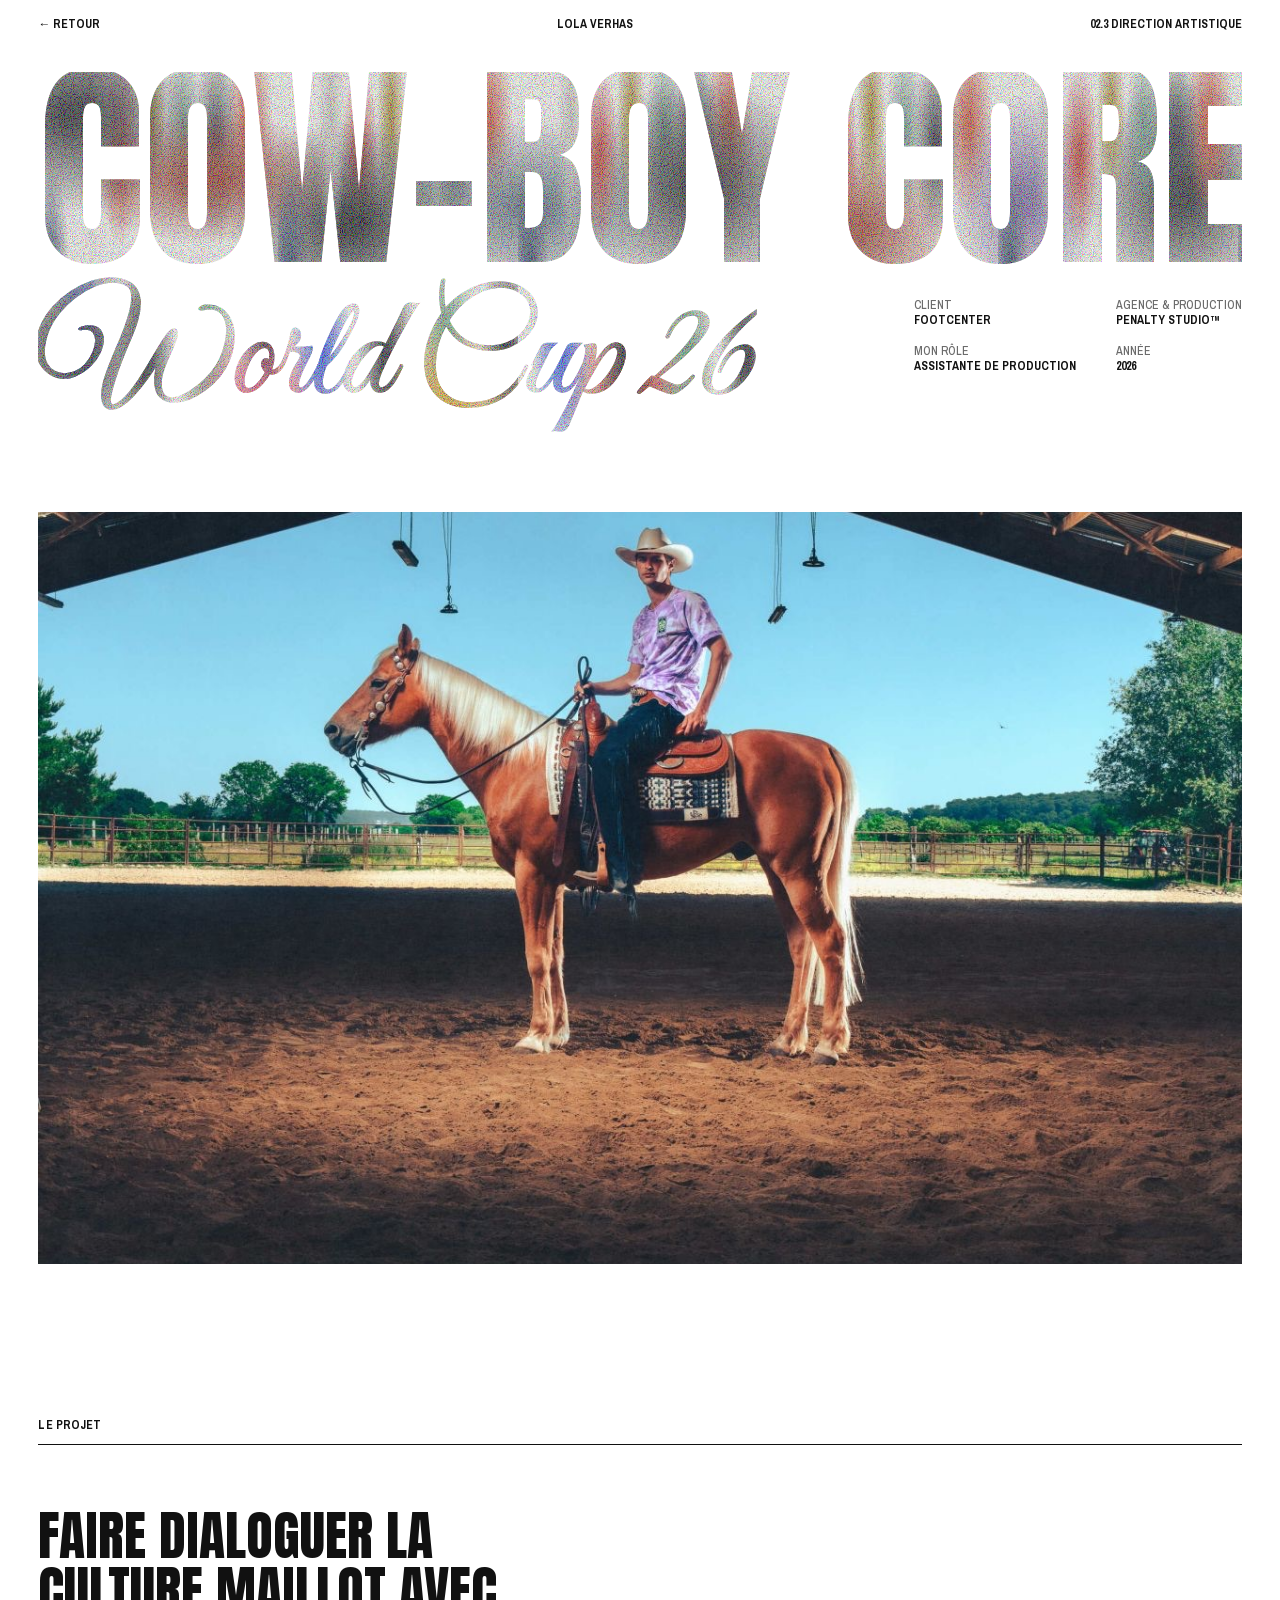
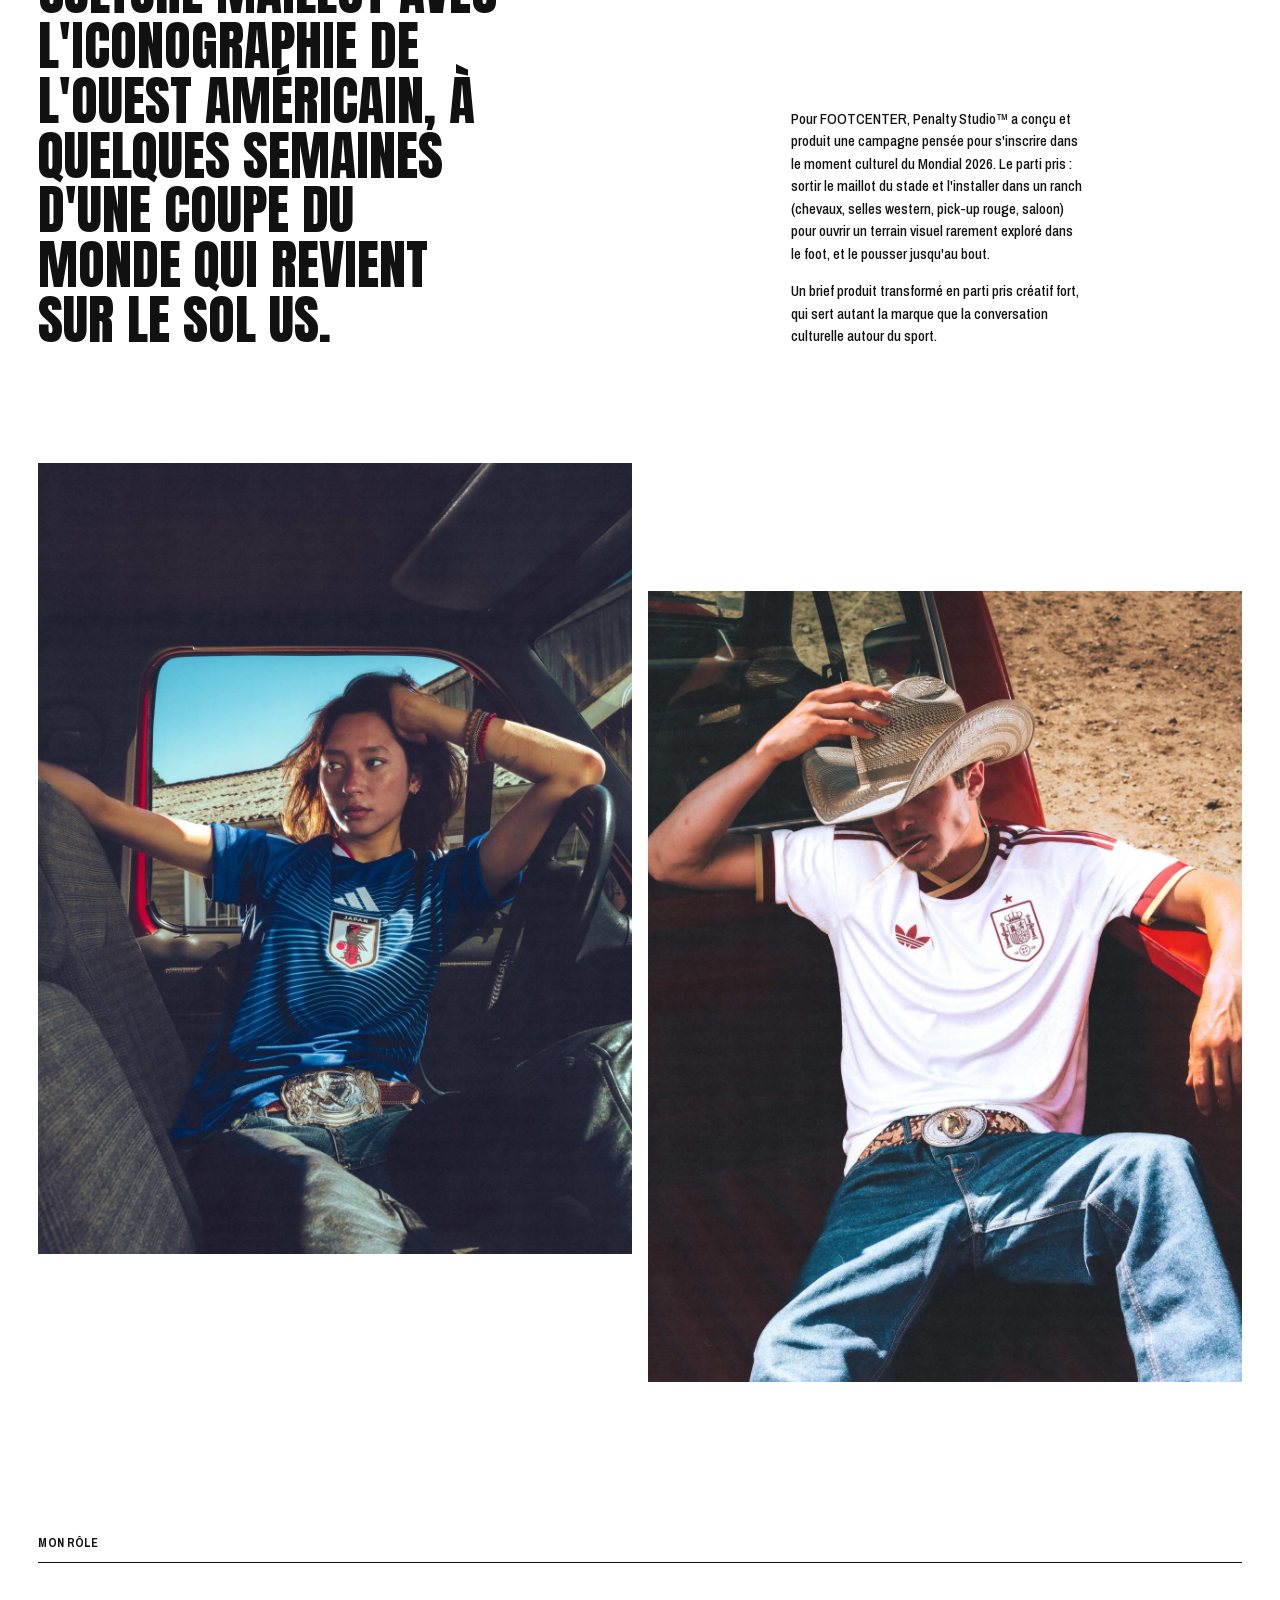
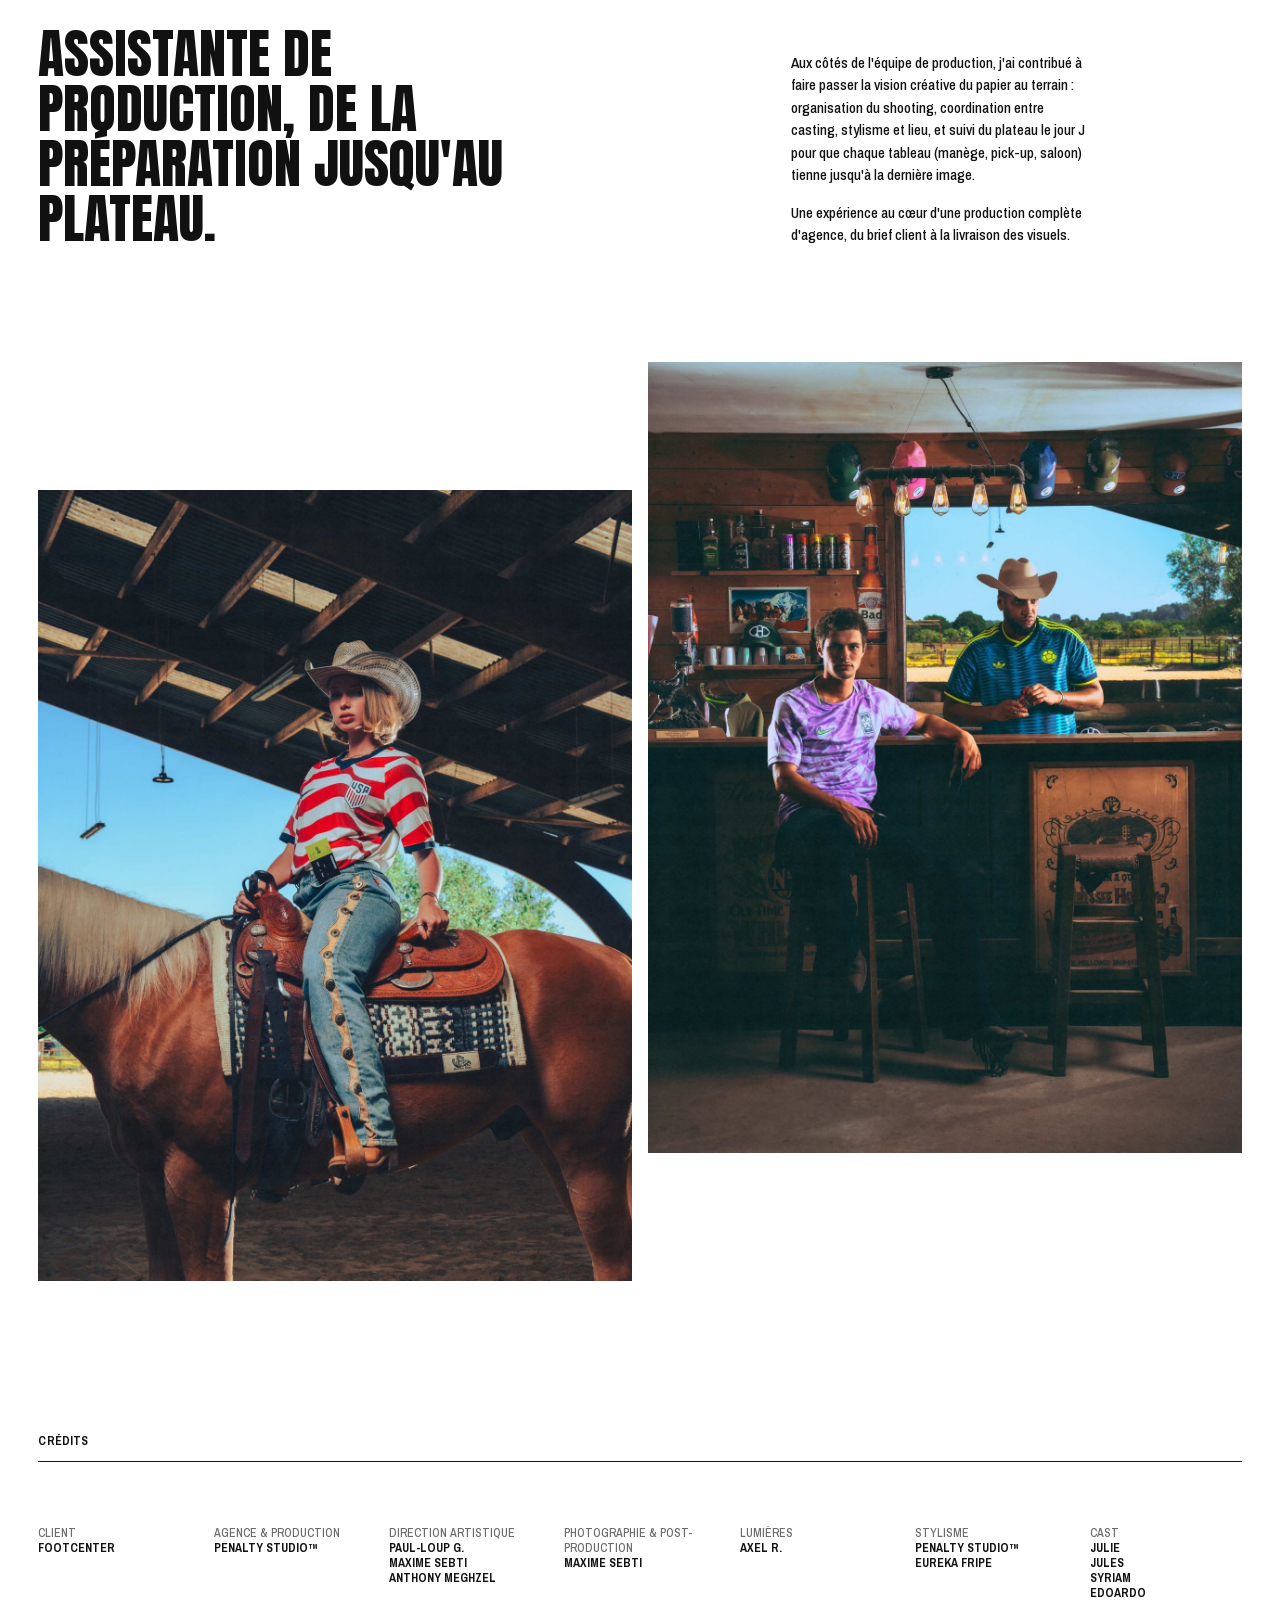
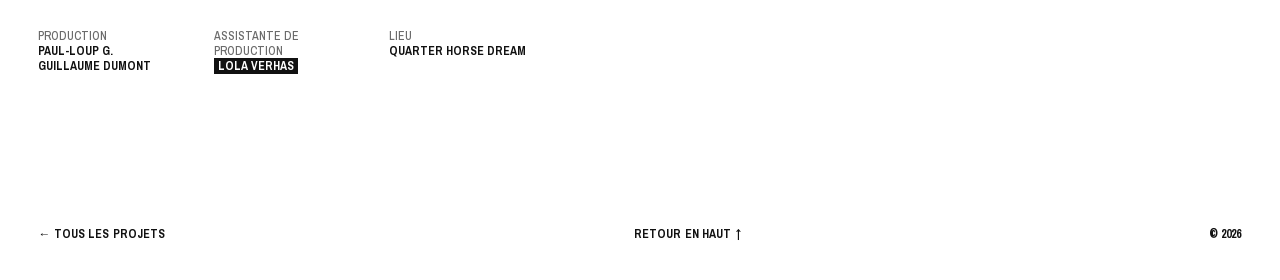
==== cowboy-core.html @ b506d09d "Ajoute le projet Cow-boy Core × World Cup 26 (page dédiée + carte en Direction artistique) Co-Author" ====
<!doctype html>
<html lang="fr">
<head>
<meta charset="utf-8">
<meta name="viewport" content="width=device-width, initial-scale=1">
<title>Cow-boy Core × World Cup 26 — Lola Verhas</title>
<meta name="description" content="Campagne FOOTCENTER par Penalty Studio™ : la culture maillot rencontre l'Ouest américain, avant la Coupe du Monde 2026.">
<link rel="stylesheet" href="style.css">
</head>
<body>

<nav class="topbar">
  <a href="index.html#da">← Retour</a>
  <a href="index.html">Lola Verhas</a>
  <span>02.3 Direction artistique</span>
</nav>

<header class="project-hero">
  <h1 class="big tex tex--a">Cow-boy Core</h1>
  <div class="project-hero__row">
    <p class="script script--sm tex tex--c" aria-hidden="true">World Cup 26</p>
    <dl class="facts">
      <div><dt>Client</dt><dd>Footcenter</dd></div>
      <div><dt>Agence &amp; production</dt><dd>Penalty Studio™</dd></div>
      <div><dt>Mon rôle</dt><dd>Assistante de production</dd></div>
      <div><dt>Année</dt><dd>2026</dd></div>
    </dl>
  </div>
</header>

<main>

<figure class="shot shot--wide">
  <img src="img/cowboy-core/01-ranch.jpg" alt="Cavalier en maillot de la Corée sur un cheval palomino, au centre d'un manège couvert, ciel bleu en fond">
</figure>

<section class="block project-text">
  <p class="label">Le projet</p>
  <div class="intro">
    <p class="intro__lead">Faire dialoguer la culture maillot avec l'iconographie de l'Ouest américain, à quelques semaines d'une Coupe du Monde qui revient sur le sol US.</p>
    <div class="intro__side prose">
      <p>Pour FOOTCENTER, Penalty Studio™ a conçu et produit une campagne pensée pour s'inscrire dans le moment culturel du Mondial 2026. Le parti pris : sortir le maillot du stade et l'installer dans un ranch (chevaux, selles western, pick-up rouge, saloon) pour ouvrir un terrain visuel rarement exploré dans le foot, et le pousser jusqu'au bout.</p>
      <p>Un brief produit transformé en parti pris créatif fort, qui sert autant la marque que la conversation culturelle autour du sport.</p>
    </div>
  </div>
</section>

<div class="gallery">
  <figure class="shot"><img src="img/cowboy-core/02-japon.jpg" alt="Jeune femme en maillot du Japon assise au volant d'un pick-up, un bras sur la tête" loading="lazy"></figure>
  <figure class="shot shot--offset"><img src="img/cowboy-core/03-espagne.jpg" alt="Homme en maillot blanc de l'Espagne adossé à un pick-up rouge, chapeau de paille sur les yeux" loading="lazy"></figure>
</div>

<section class="block project-text">
  <p class="label">Mon rôle</p>
  <div class="intro">
    <p class="intro__lead">Assistante de production, de la préparation jusqu'au plateau.</p>
    <div class="intro__side prose">
      <p>Aux côtés de l'équipe de production, j'ai contribué à faire passer la vision créative du papier au terrain : organisation du shooting, coordination entre casting, stylisme et lieu, et suivi du plateau le jour J pour que chaque tableau (manège, pick-up, saloon) tienne jusqu'à la dernière image.</p>
      <p>Une expérience au cœur d'une production complète d'agence, du brief client à la livraison des visuels.</p>
    </div>
  </div>
</section>

<div class="gallery">
  <figure class="shot shot--offset"><img src="img/cowboy-core/04-usa.jpg" alt="Jeune femme blonde en maillot des États-Unis et chapeau de cow-boy, à cheval sous la charpente du manège" loading="lazy"></figure>
  <figure class="shot"><img src="img/cowboy-core/05-saloon.jpg" alt="Deux hommes au comptoir d'un saloon, l'un en maillot de la Corée, l'autre en maillot de la Colombie et chapeau de cow-boy" loading="lazy"></figure>
</div>

<section class="block">
  <p class="label">Crédits</p>
  <dl class="credits">
    <div><dt>Client</dt><dd>Footcenter</dd></div>
    <div><dt>Agence &amp; production</dt><dd>Penalty Studio™</dd></div>
    <div><dt>Direction artistique</dt><dd>Paul-Loup G.<br>Maxime Sebti<br>Anthony Meghzel</dd></div>
    <div><dt>Photographie &amp; post-production</dt><dd>Maxime Sebti</dd></div>
    <div><dt>Lumières</dt><dd>Axel R.</dd></div>
    <div><dt>Stylisme</dt><dd>Penalty Studio™<br>Eureka Fripe</dd></div>
    <div><dt>Cast</dt><dd>Julie<br>Jules<br>Syriam<br>Edoardo</dd></div>
    <div><dt>Production</dt><dd>Paul-Loup G.<br>Guillaume Dumont</dd></div>
    <div class="me"><dt>Assistante de production</dt><dd>Lola Verhas</dd></div>
    <div><dt>Lieu</dt><dd>Quarter Horse Dream</dd></div>
  </dl>
</section>

</main>

<footer class="foot">
  <a href="index.html#da">← Tous les projets</a>
  <a href="#">Retour en haut ↑</a>
  <span>© 2026</span>
</footer>

<script src="script.js"></script>
</body>
</html>
---- style.css ----
/* =========================================================
   Lola Verhas — Portfolio
   Direction : affiche "Sundays Finest" — fond blanc pur,
   lettres nettes remplies d'une matière colorée + grain,
   petits textes condensés en capitales.
   ========================================================= */

@font-face { font-family: "Anton"; src: url(fonts/anton.woff2) format("woff2"); font-weight: 400; font-display: swap; }
@font-face { font-family: "Archivo Narrow"; src: url(fonts/archivo-narrow-500.woff) format("woff"); font-weight: 500; font-display: swap; }
@font-face { font-family: "Archivo Narrow"; src: url(fonts/archivo-narrow-700.woff) format("woff"); font-weight: 700; font-display: swap; }
@font-face { font-family: "Great Vibes"; src: url(fonts/great-vibes.woff2) format("woff2"); font-weight: 400; font-display: swap; }

:root {
  --white: #ffffff;
  --ink: #111111;
  --muted: #6b6b6b;
  --line: #e6e6e6;
  --gutter: clamp(16px, 3vw, 40px);

  --f-display: "Anton", "Impact", "Arial Narrow", sans-serif;
  --f-script: "Great Vibes", "Snell Roundhand", cursive;
  --f-small: "Archivo Narrow", "Arial Narrow", sans-serif;

  /* Grain coloré (bruit SVG) — reste net quelle que soit la taille du texte */
  --grain: url("data:image/svg+xml,%3Csvg xmlns='http://www.w3.org/2000/svg' width='240' height='240'%3E%3Cfilter id='n'%3E%3CfeTurbulence type='fractalNoise' baseFrequency='0.9' numOctaves='2' stitchTiles='stitch'/%3E%3CfeColorMatrix values='3.2 0 0 0 -1.1  0 3.2 0 0 -1.1  0 0 3.2 0 -1.1  0 0 0 0 0.38'/%3E%3C/filter%3E%3Crect width='100%25' height='100%25' filter='url(%23n)'/%3E%3C/svg%3E");
}

* { box-sizing: border-box; margin: 0; padding: 0; }

html { scroll-behavior: smooth; }
@media (prefers-reduced-motion: reduce) { html { scroll-behavior: auto; } }

body {
  background: var(--white);
  color: var(--ink);
  font-family: var(--f-small);
  font-weight: 500;
  -webkit-font-smoothing: antialiased;
  overflow-x: hidden;
}

a { color: inherit; text-decoration: none; }
ul { list-style: none; }

/* ---------------------------------------------------------
   Texture : dégradés flous + grain, découpés par la lettre.
   Les bords des lettres restent 100 % nets.
   --------------------------------------------------------- */
.tex {
  color: transparent;
  -webkit-background-clip: text;
  background-clip: text;
  background-color: #f3f1ed;
  background-repeat: repeat, no-repeat;
  background-size: 240px 240px, 100% 100%;
}

/* A — sombre / rouille / bleu ardoise (comme SUNDAYS) */
.tex--a {
  background-image:
    var(--grain),
    radial-gradient(ellipse 10% 51% at 3% 22%, #26262b 0%, #26262b 12%, #26262b00 100%),
    radial-gradient(ellipse 8% 40% at 5% 80%, #3c4a66 0%, #3c4a66 12%, #3c4a6600 100%),
    radial-gradient(ellipse 11% 35% at 14% 55%, #8f3a2c 0%, #8f3a2c 12%, #8f3a2c00 100%),
    radial-gradient(ellipse 6% 61% at 22% 20%, #c9c6c0 0%, #c9c6c0 12%, #c9c6c000 100%),
    radial-gradient(ellipse 10% 54% at 26% 78%, #1f2024 0%, #1f2024 12%, #1f202400 100%),
    radial-gradient(ellipse 8% 38% at 34% 35%, #b8433a 0%, #b8433a 12%, #b8433a00 100%),
    radial-gradient(ellipse 11% 46% at 41% 70%, #5f6f7c 0%, #5f6f7c 12%, #5f6f7c00 100%),
    radial-gradient(ellipse 6% 40% at 47% 18%, #a58a3c 0%, #a58a3c 12%, #a58a3c00 100%),
    radial-gradient(ellipse 10% 57% at 55% 60%, #2b2a2e 0%, #2b2a2e 12%, #2b2a2e00 100%),
    radial-gradient(ellipse 8% 35% at 61% 25%, #6e8f86 0%, #6e8f86 12%, #6e8f8600 100%),
    radial-gradient(ellipse 8% 49% at 68% 82%, #9c4a3a 0%, #9c4a3a 12%, #9c4a3a00 100%),
    radial-gradient(ellipse 10% 40% at 74% 30%, #34363d 0%, #34363d 12%, #34363d00 100%),
    radial-gradient(ellipse 6% 54% at 82% 66%, #7a6a9a 0%, #7a6a9a 12%, #7a6a9a00 100%),
    radial-gradient(ellipse 10% 40% at 88% 22%, #c2553f 0%, #c2553f 12%, #c2553f00 100%),
    radial-gradient(ellipse 8% 59% at 95% 62%, #23252a 0%, #23252a 12%, #23252a00 100%);
}

/* B — plus lumineux : beaucoup de blanc, touches de couleur */
.tex--b {
  background-image:
    var(--grain),
    radial-gradient(ellipse 11% 54% at 6% 40%, #2c2d33 0%, #2c2d33 12%, #2c2d3300 100%),
    radial-gradient(ellipse 10% 40% at 15% 75%, #b24a3c 0%, #b24a3c 12%, #b24a3c00 100%),
    radial-gradient(ellipse 12% 49% at 27% 30%, #5b7690 0%, #5b7690 12%, #5b769000 100%),
    radial-gradient(ellipse 8% 38% at 38% 80%, #c9a44a 0%, #c9a44a 12%, #c9a44a00 100%),
    radial-gradient(ellipse 11% 54% at 50% 45%, #2a2b30 0%, #2a2b30 12%, #2a2b3000 100%),
    radial-gradient(ellipse 10% 40% at 62% 25%, #7e9a8c 0%, #7e9a8c 12%, #7e9a8c00 100%),
    radial-gradient(ellipse 8% 46% at 71% 70%, #8b3b33 0%, #8b3b33 12%, #8b3b3300 100%),
    radial-gradient(ellipse 11% 49% at 83% 35%, #3e4f6a 0%, #3e4f6a 12%, #3e4f6a00 100%),
    radial-gradient(ellipse 10% 54% at 94% 70%, #1f2023 0%, #1f2023 12%, #1f202300 100%);
}

/* C — variante pastel (clin d'œil aux affiches floues) */
.tex--c {
  background-image:
    var(--grain),
    radial-gradient(ellipse 12% 57% at 5% 45%, #2b2c31 0%, #2b2c31 12%, #2b2c3100 100%),
    radial-gradient(ellipse 12% 49% at 18% 30%, #3b5bdb 0%, #3b5bdb 12%, #3b5bdb00 100%),
    radial-gradient(ellipse 11% 46% at 31% 75%, #e0607e 0%, #e0607e 12%, #e0607e00 100%),
    radial-gradient(ellipse 12% 54% at 45% 35%, #2a2b2f 0%, #2a2b2f 12%, #2a2b2f00 100%),
    radial-gradient(ellipse 11% 40% at 57% 70%, #d9a441 0%, #d9a441 12%, #d9a44100 100%),
    radial-gradient(ellipse 12% 49% at 70% 30%, #6f9b7d 0%, #6f9b7d 12%, #6f9b7d00 100%),
    radial-gradient(ellipse 11% 54% at 83% 68%, #b8433a 0%, #b8433a 12%, #b8433a00 100%),
    radial-gradient(ellipse 11% 49% at 95% 35%, #26272c 0%, #26272c 12%, #26272c00 100%);
}

/* ---------------------------------------------------------
   Typo
   --------------------------------------------------------- */
.big {
  font-family: var(--f-display);
  font-weight: 400;
  text-transform: uppercase;
  line-height: .86;
  letter-spacing: -.005em;
  white-space: nowrap;
  font-size: 21vw;           /* ajusté en JS pour remplir la largeur */
}

.mid {
  font-family: var(--f-display);
  font-weight: 400;
  text-transform: uppercase;
  line-height: .9;
  font-size: clamp(48px, 9.5vw, 150px);
}

.script {
  font-family: var(--f-script);
  font-weight: 400;
  line-height: 1.1;
  white-space: nowrap;
  font-size: 21vw;
  -webkit-text-stroke: .012em transparent;   /* épaissit le trait pour que la matière se voie */
}

/* petits textes "affiche" */
.label,
.poster__info,
.cat__meta,
.card__cap,
.contact__info,
.foot {
  font-family: var(--f-small);
  font-weight: 700;
  text-transform: uppercase;
  font-size: 12px;
  line-height: 1.2;
  letter-spacing: .01em;
}

/* ---------------------------------------------------------
   HERO / affiche
   --------------------------------------------------------- */
.poster {
  position: relative;
  min-height: 100vh;
  min-height: 100svh;
  display: flex;
  flex-direction: column;
  justify-content: space-between;
  padding: var(--gutter) 0 0;
  overflow: hidden;
}

.poster .big {
  padding: 0 var(--gutter);
}

.poster__info {
  display: flex;
  gap: clamp(24px, 3vw, 40px);
  margin: clamp(48px, 12vh, 140px) 0 0 38%;
}
.poster__info .col { display: flex; flex-direction: column; gap: 14px; }
.poster__info li.sub { padding-left: 0; }
.poster__info a { transition: opacity .2s; }
.poster__info a:hover { opacity: .45; }

.poster .script {
  margin: -2vw 0 0 -3vw;
  line-height: 1.25;
  padding-bottom: 2vw;
}

/* ---------------------------------------------------------
   Sections
   --------------------------------------------------------- */
.block {
  padding: clamp(80px, 12vw, 160px) var(--gutter) 0;
}

.label {
  display: flex;
  gap: 8px;
  padding-bottom: 12px;
  border-bottom: 1px solid var(--ink);
  margin-bottom: clamp(32px, 5vw, 64px);
}

.intro {
  display: grid;
  grid-template-columns: 1fr;
  gap: 32px;
}
.intro__lead {
  font-family: var(--f-display);
  text-transform: uppercase;
  font-weight: 400;
  font-size: clamp(28px, 4.2vw, 64px);
  line-height: 1.02;
  max-width: 18ch;
}
.intro__side {
  font-size: 15px;
  line-height: 1.5;
  max-width: 42ch;
  color: var(--muted);
}
@media (min-width: 900px) {
  .intro { grid-template-columns: 1.6fr 1fr; align-items: end; }
}

/* catégories */
.cat + .cat { margin-top: clamp(80px, 10vw, 140px); }

.cat__head {
  display: flex;
  align-items: flex-end;
  justify-content: space-between;
  gap: 24px;
  margin-bottom: 24px;
}
.cat__meta { text-align: right; flex-shrink: 0; }

.grid {
  display: grid;
  grid-template-columns: repeat(2, 1fr);
  gap: 28px 16px;
}
@media (min-width: 1000px) { .grid { grid-template-columns: repeat(3, 1fr); } }

/* cartes projet — visuels provisoires pastel flous + grain */
.card { display: block; }
.card__img {
  position: relative;
  aspect-ratio: 4 / 5;
  background: #f1f0ee;
  overflow: hidden;
}
.card__img::before {
  content: "";
  position: absolute;
  inset: -10%;
  filter: blur(22px);
  transition: transform .8s cubic-bezier(.2,.7,.2,1);
}
.card__img::after {
  content: "";
  position: absolute;
  inset: 0;
  background: var(--grain);
  background-size: 240px 240px;
  opacity: .35;
  mix-blend-mode: multiply;
}
.card:hover .card__img::before { transform: scale(1.08) rotate(2deg); }

/* carte avec vraie photo */
.card__img--photo::before,
.card__img--photo::after { display: none; }
.card__img img {
  position: absolute;
  inset: 0;
  width: 100%;
  height: 100%;
  object-fit: cover;
  transition: transform .8s cubic-bezier(.2,.7,.2,1);
}
.card:hover .card__img img { transform: scale(1.04); }

.card__cap {
  display: flex;
  justify-content: space-between;
  margin-top: 10px;
}
.card__title {
  font-size: 15px;
  margin-top: 4px;
}

.v1::before { background:
  radial-gradient(circle at 50% 45%, #0000 22%, #3553d6 30%, #0000 42%),
  radial-gradient(circle at 50% 62%, #0000 20%, #6f86ee 28%, #0000 40%); }
.v2::before { background:
  radial-gradient(ellipse 32% 30% at 30% 35%, #f07aa0, #0000),
  radial-gradient(ellipse 36% 35% at 70% 60%, #f4b36a, #0000),
  radial-gradient(ellipse 28% 30% at 45% 80%, #9ad0b0, #0000); }
.v3::before { background:
  radial-gradient(ellipse 24% 45% at 45% 45%, #8f93c9, #0000),
  radial-gradient(ellipse 20% 35% at 62% 30%, #c6c9ee, #0000),
  radial-gradient(ellipse 24% 25% at 40% 75%, #d97a9b, #0000); }
.v4::before { background:
  radial-gradient(ellipse 40% 40% at 50% 30%, #f28a4b, #0000),
  radial-gradient(ellipse 40% 40% at 40% 70%, #8ec9df, #0000),
  radial-gradient(ellipse 24% 30% at 75% 55%, #f6d36b, #0000); }
.v5::before { background:
  radial-gradient(ellipse 14% 45% at 20% 50%, #d9544f, #0000),
  radial-gradient(ellipse 14% 45% at 40% 50%, #6c7fd8, #0000),
  radial-gradient(ellipse 14% 45% at 60% 50%, #2b2b2f, #0000),
  radial-gradient(ellipse 14% 45% at 80% 50%, #7fb0e0, #0000); }
.v6::before { background:
  radial-gradient(ellipse 36% 35% at 50% 55%, #b2d38c, #0000),
  radial-gradient(ellipse 24% 30% at 35% 35%, #e04e5a, #0000),
  radial-gradient(ellipse 24% 30% at 68% 35%, #e04e5a, #0000); }
.v7::before { background:
  radial-gradient(ellipse 32% 50% at 45% 50%, #1e7f5c, #0000),
  radial-gradient(ellipse 24% 30% at 60% 35%, #f06c8a, #0000),
  radial-gradient(ellipse 20% 25% at 35% 70%, #f2d15c, #0000); }
.v8::before { background:
  radial-gradient(ellipse 40% 45% at 50% 50%, #cfe6f5, #0000),
  radial-gradient(ellipse 28% 30% at 40% 40%, #7a9bd6, #0000),
  radial-gradient(ellipse 20% 25% at 62% 65%, #e8a4c4, #0000); }
.v9::before { background:
  radial-gradient(ellipse 36% 40% at 40% 40%, #e9965b, #0000),
  radial-gradient(ellipse 32% 45% at 62% 62%, #a74b77, #0000),
  radial-gradient(ellipse 20% 25% at 30% 75%, #3d4fb8, #0000); }

/* contact */
.contact .big { margin-left: -.02em; }
.contact__info {
  display: flex;
  flex-wrap: wrap;
  gap: 24px 56px;
  margin: 40px 0 0 38%;
}
.contact__info a { font-size: 15px; transition: opacity .2s; }
.contact__info a:hover { opacity: .45; }

/* footer */
.foot {
  display: flex;
  justify-content: space-between;
  gap: 16px;
  padding: clamp(80px, 12vw, 160px) var(--gutter) var(--gutter);
}

/* ---------------------------------------------------------
   Mobile
   --------------------------------------------------------- */
@media (max-width: 700px) {
  .poster { min-height: 0; padding-top: 20px; }
  .poster__info,
  .contact__info { margin-left: 0; }
  .poster__info { padding: 0 var(--gutter); margin-top: 40px; margin-bottom: 24px; }
  .contact__info { flex-direction: column; }
  .cat__head { flex-direction: column; align-items: flex-start; }
  .cat__meta { text-align: left; }
  .poster .script { font-size: 30vw; margin-left: -4vw; }
}

/* ---------------------------------------------------------
   Page projet
   --------------------------------------------------------- */
.topbar {
  display: flex;
  justify-content: space-between;
  gap: 16px;
  padding: 16px var(--gutter);
  font-family: var(--f-small);
  font-weight: 700;
  text-transform: uppercase;
  font-size: 12px;
}
.topbar a:hover { opacity: .45; }

.project-hero { padding: 24px var(--gutter) 0; overflow: hidden; }
.project-hero__row {
  display: flex;
  align-items: flex-start;
  justify-content: space-between;
  gap: 24px;
  margin-top: 8px;
}
.script--sm { font-size: clamp(64px, 11vw, 190px); line-height: 1.25; }

.facts, .credits {
  font-family: var(--f-small);
  text-transform: uppercase;
  font-size: 12px;
  line-height: 1.25;
}
.facts {
  display: grid;
  grid-template-columns: repeat(2, auto);
  gap: 16px 40px;
  padding-top: 2vw;
  flex-shrink: 0;
}
.facts dt, .credits dt { font-weight: 500; color: var(--muted); }
.facts dd, .credits dd { font-weight: 700; }

.shot { margin: 0; }
.shot img { display: block; width: 100%; height: auto; }
.shot--wide {
  margin: clamp(32px, 5vw, 64px) var(--gutter) 0;
}
.shot--wide img { aspect-ratio: 16 / 10; object-fit: cover; object-position: 50% 55%; }

.gallery {
  display: grid;
  grid-template-columns: repeat(2, 1fr);
  gap: 16px;
  padding: clamp(64px, 9vw, 120px) var(--gutter) 0;
  align-items: start;
}
.shot--offset { margin-top: clamp(40px, 10vw, 160px); }

.prose p + p { margin-top: 1em; }
.project-text .intro__side { color: var(--ink); }

.credits {
  display: grid;
  grid-template-columns: repeat(auto-fill, minmax(150px, 1fr));
  gap: 28px 24px;
}
.credits .me dd {
  display: inline;
  background: var(--ink);
  color: var(--white);
  padding: 0 4px;
}

@media (max-width: 700px) {
  .topbar span { display: none; }
  .project-hero__row { flex-direction: column; }
  .facts { padding-top: 0; }
  .shot--wide img { aspect-ratio: 4 / 5; }
  .gallery { gap: 10px; }
}
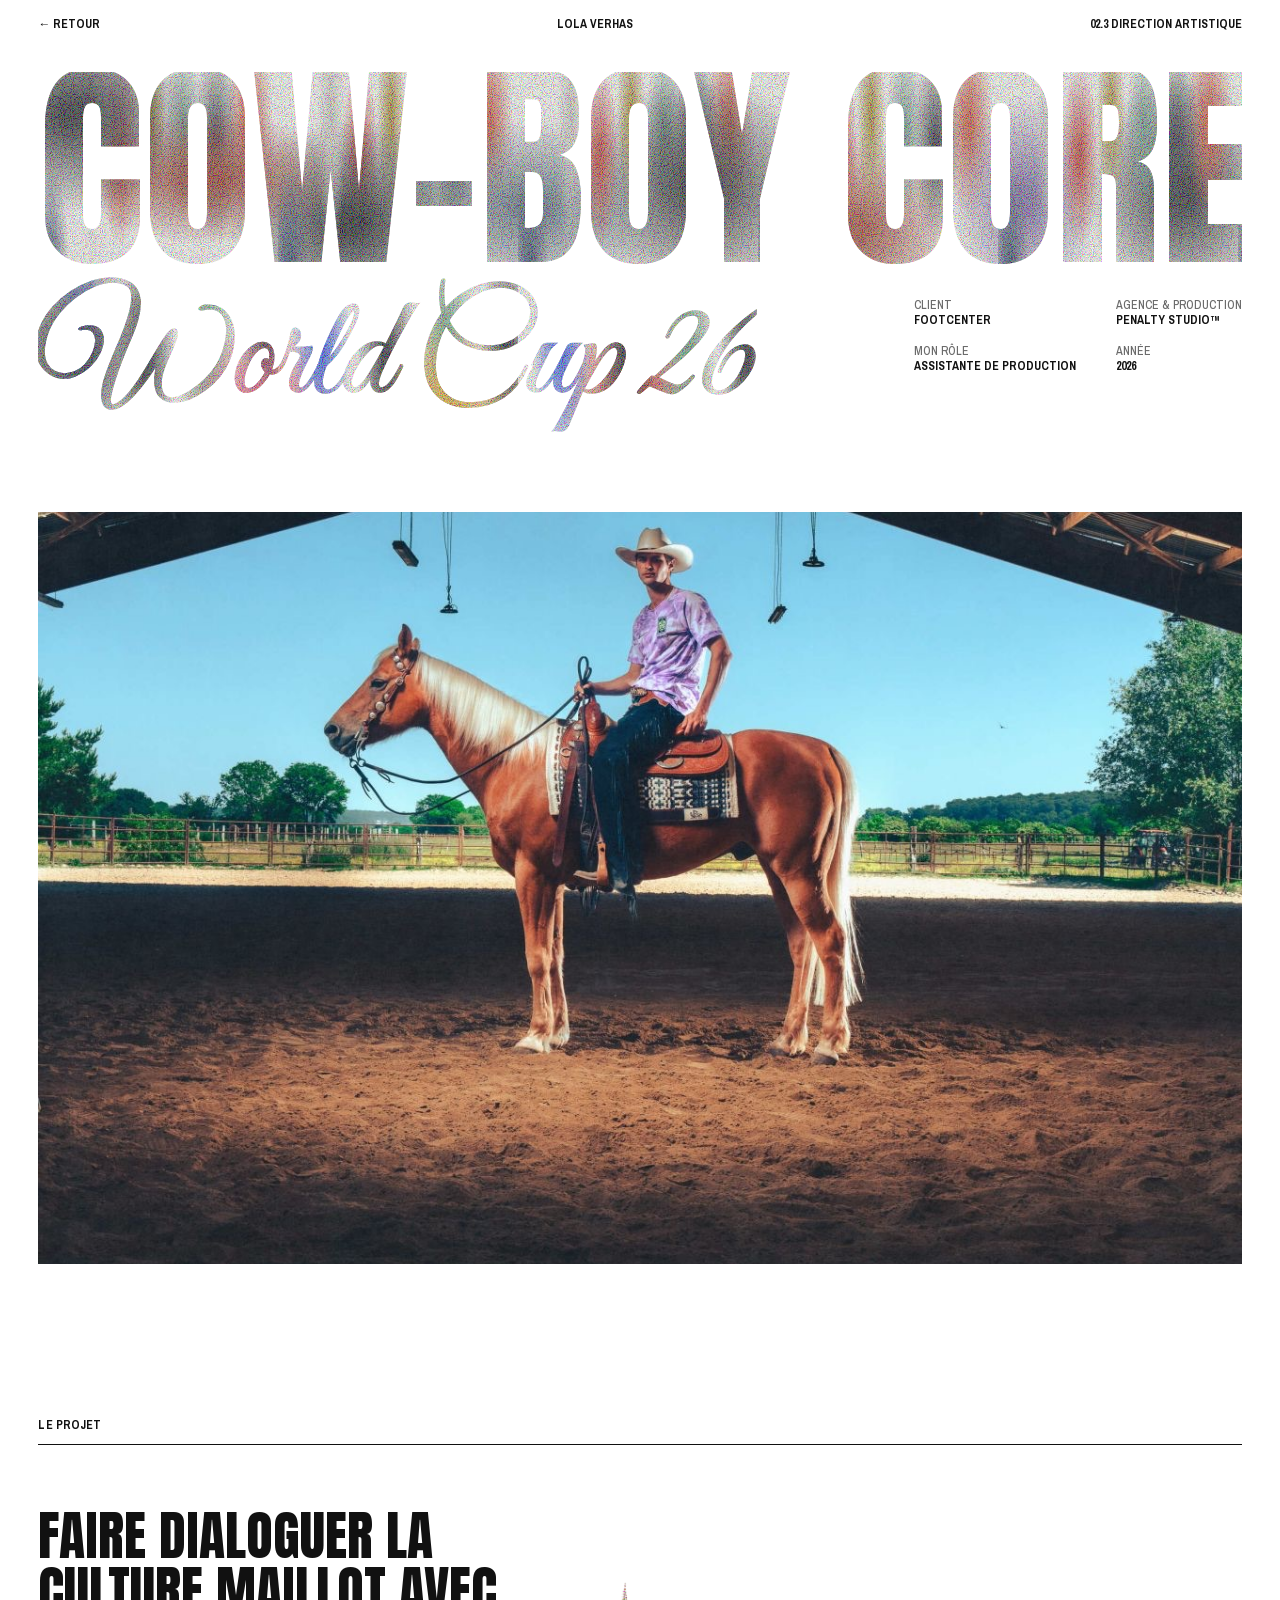
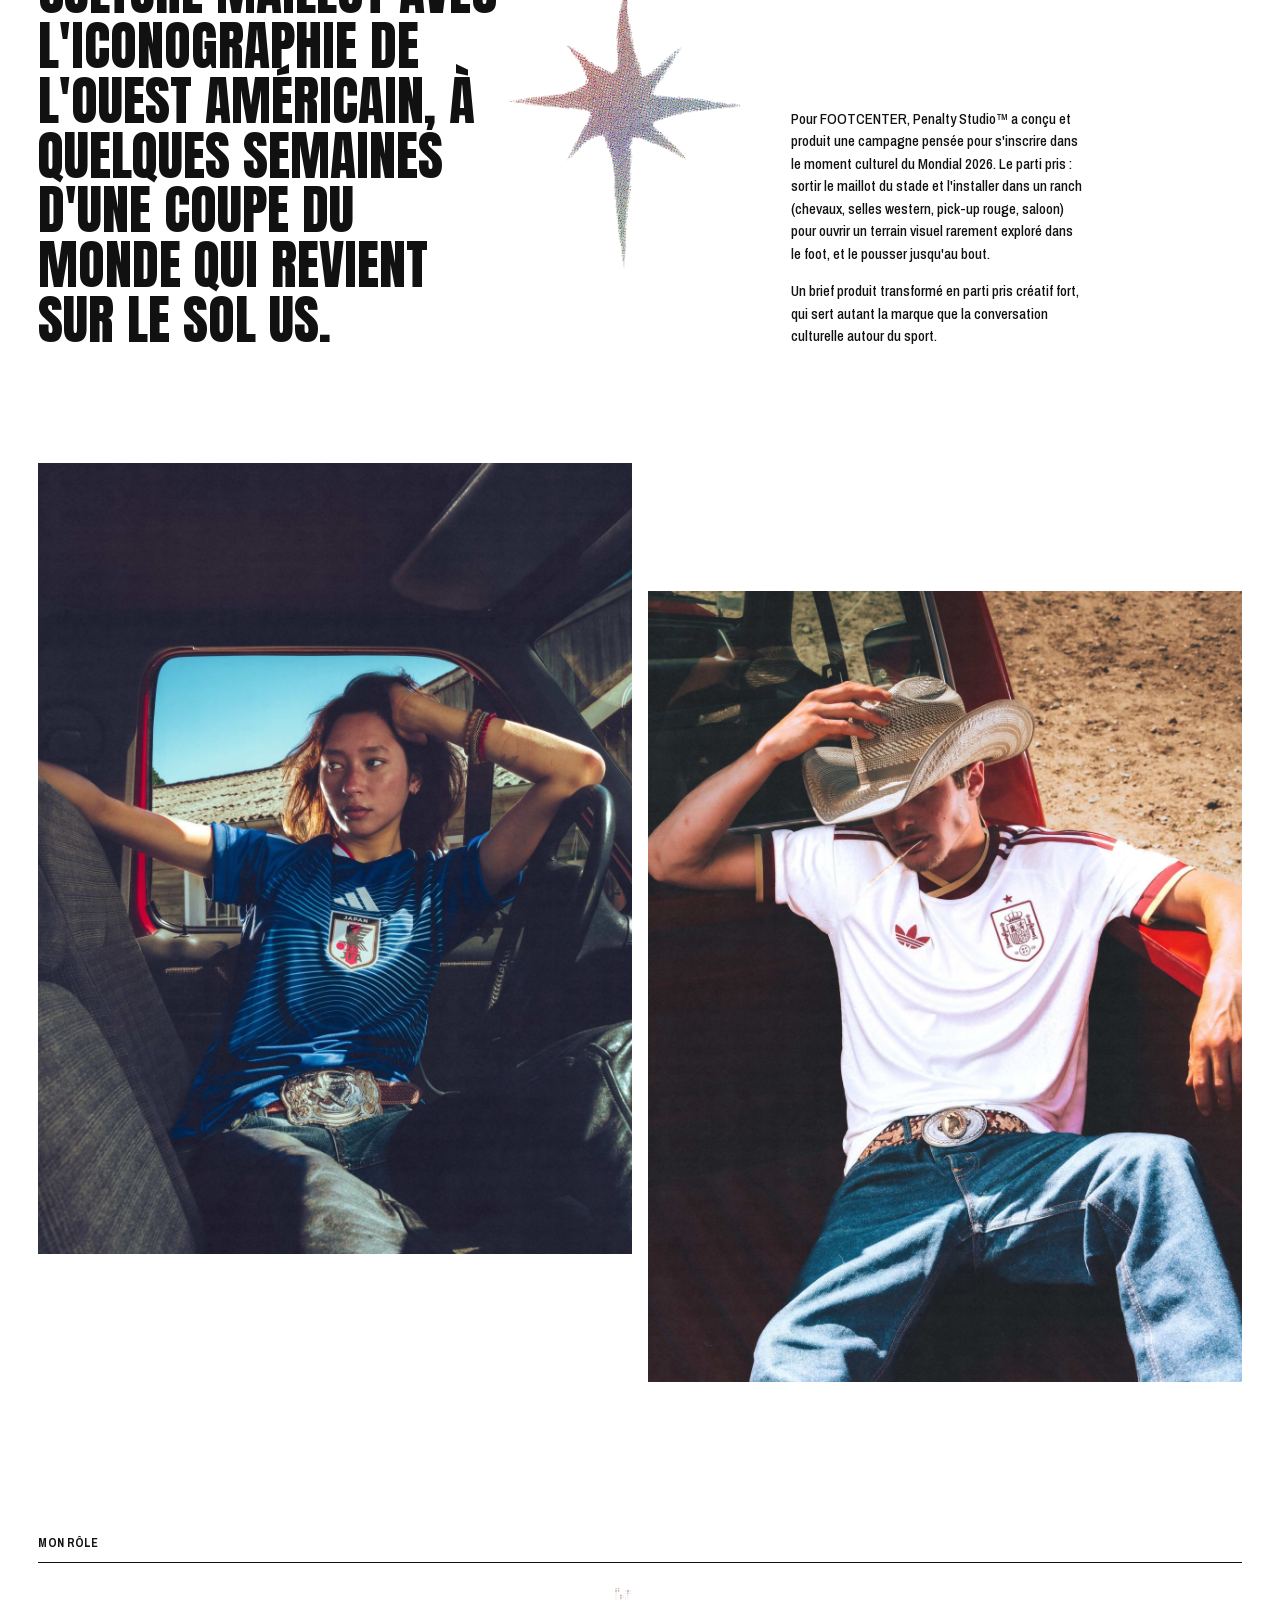
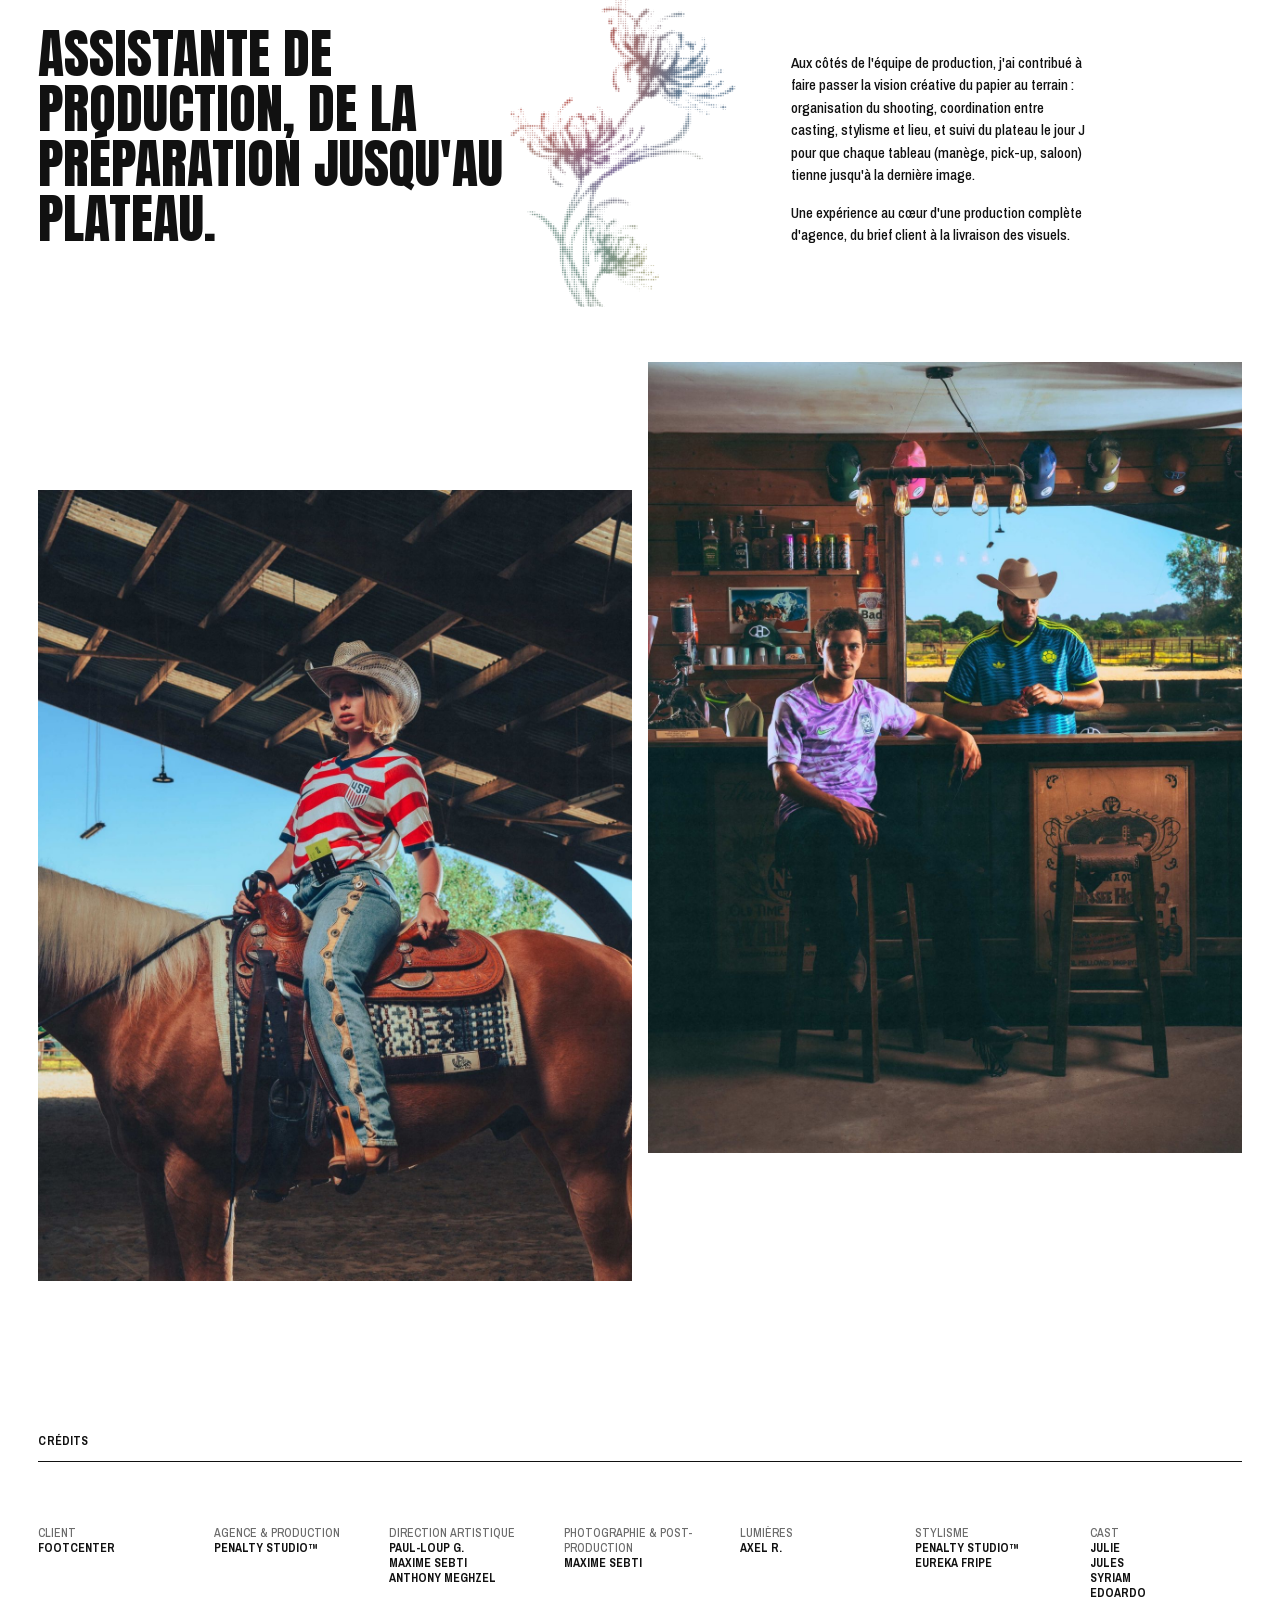
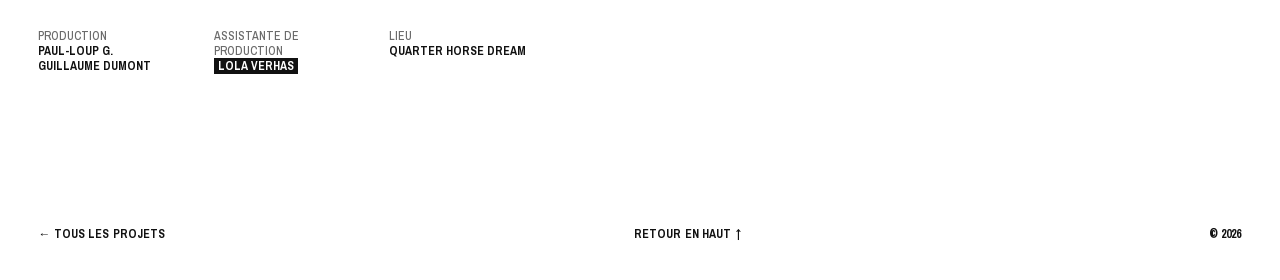
==== commit 74d20da1: "Ajoute les dessins (fleur, étoile, yeux) en pochoirs colorés dans les espaces vides Co-Authored-By: " ====
--- a/cowboy-core.html
+++ b/cowboy-core.html
@@ -35,6 +35,7 @@
 </figure>
 
 <section class="block project-text">
+  <span class="deco deco--etoile deco--mid" aria-hidden="true"></span>
   <p class="label">Le projet</p>
   <div class="intro">
     <p class="intro__lead">Faire dialoguer la culture maillot avec l'iconographie de l'Ouest américain, à quelques semaines d'une Coupe du Monde qui revient sur le sol US.</p>
@@ -51,6 +52,7 @@
 </div>
 
 <section class="block project-text">
+  <span class="deco deco--fleur deco--mid" aria-hidden="true"></span>
   <p class="label">Mon rôle</p>
   <div class="intro">
     <p class="intro__lead">Assistante de production, de la préparation jusqu'au plateau.</p>
--- a/style.css
+++ b/style.css
@@ -415,6 +415,7 @@
   padding: clamp(64px, 9vw, 120px) var(--gutter) 0;
   align-items: start;
 }
+.shot--top img { object-position: 50% 32%; }
 .shot--offset { margin-top: clamp(40px, 10vw, 160px); }
 
 .prose p + p { margin-top: 1em; }
@@ -439,3 +440,99 @@
   .shot--wide img { aspect-ratio: 4 / 5; }
   .gallery { gap: 10px; }
 }
+.shot--mid img { object-position: 50% 58%; }
+.credits mark,
+.credits .me dd {
+  background: var(--ink);
+  color: var(--white);
+  padding: 0 4px;
+}
+@media (min-width: 1000px) { .grid--2 { grid-template-columns: repeat(2, 1fr); } }
+.shot--solo {
+  max-width: 760px;
+  margin: clamp(64px, 9vw, 120px) auto 0;
+  padding: 0 var(--gutter);
+}
+.shot--run img { object-position: 50% 48%; }
+/* Direction artistique : premier projet mis en avant sur toute la largeur */
+@media (min-width: 1000px) {
+  .grid--2 .card:first-child { grid-column: 1 / -1; }
+  .grid--2 .card:first-child .card__img { aspect-ratio: 16 / 8; }
+  .grid--2 .card:first-child .card__img img { object-position: 50% 45%; }
+}
+.shot--factory img { object-position: 50% 30%; }
+/* le grand "Portfolio" ne doit jamais bloquer les clics du sommaire */
+.poster .script { pointer-events: none; }
+.poster__info { position: relative; z-index: 1; }
+/* Présentation : colonnes profil */
+.profile { margin-top: clamp(48px, 6vw, 80px); padding-top: 20px; border-top: 1px solid var(--line); }
+.profile dd { line-height: 1.45; }
+@media (min-width: 1000px) {
+  .profile { grid-template-columns: 1.3fr 2.2fr 1fr 1fr 1.3fr; }
+}
+.profile dd span { display: block; font-weight: 500; color: var(--muted); margin-bottom: 10px; }
+#presentation .intro__side { color: var(--ink); }
+.contact__info a.link {
+  text-decoration: underline;
+  text-underline-offset: 3px;
+  text-decoration-thickness: 1px;
+}
+
+/* ---------------------------------------------------------
+   Dessins (fleur, étoile, yeux) : pochoirs remplis de la
+   même matière colorée que les titres — pas de noir.
+   --------------------------------------------------------- */
+.block, .project-text { position: relative; }
+.deco {
+  position: absolute;
+  z-index: 0;
+  pointer-events: none;
+  background-color: #c4bdb6;
+  background-image:
+    var(--grain),
+    radial-gradient(circle at 18% 22%, #b8433a 0%, #b8433a 10%, #b8433a00 42%),
+    radial-gradient(circle at 82% 28%, #5b7690 0%, #5b7690 10%, #5b769000 44%),
+    radial-gradient(circle at 45% 52%, #7a6a9a 0%, #7a6a9a 8%, #7a6a9a00 38%),
+    radial-gradient(circle at 25% 80%, #6e8f86 0%, #6e8f86 10%, #6e8f8600 42%),
+    radial-gradient(circle at 78% 78%, #c9a44a 0%, #c9a44a 10%, #c9a44a00 42%);
+  background-size: 240px 240px, 100% 100%, 100% 100%, 100% 100%, 100% 100%, 100% 100%;
+  -webkit-mask: var(--m) center / contain no-repeat;
+          mask: var(--m) center / contain no-repeat;
+}
+.deco--fleur  { --m: url(img/deco/fleur.png);  aspect-ratio: 736 / 972; }
+.deco--etoile { --m: url(img/deco/etoile.png); aspect-ratio: 1080 / 1440; }
+.deco--yeux   { --m: url(img/deco/yeux.png);   aspect-ratio: 576 / 1024; }
+
+/* accueil */
+.deco--hero-fleur  { right: 5%; bottom: 4%; height: min(58vh, 560px); }
+.deco--hero-etoile { right: 30%; top: 44%; height: 120px; }
+.deco--pres        { left: 50%; top: 200px; height: 340px; transform: translateX(-50%); }
+.deco--contact     { right: 7%; bottom: -150px; height: 230px; }
+.deco--contact-fleur { left: 6%; bottom: -170px; height: 260px; transform: scaleX(-1); }
+.contact .big, .contact__info { position: relative; z-index: 1; }
+
+/* pages projet : dans le blanc entre la grande phrase et le texte */
+.deco--mid { left: 49%; top: 44%; height: 320px; transform: translateX(-50%); }
+.intro { position: relative; z-index: 1; }
+
+@media (max-width: 899px) {
+  .deco--pres, .deco--mid, .deco--contact-fleur, .deco--hero-fleur { display: none; }
+  .deco--hero-etoile { right: 8%; top: auto; bottom: 18px; height: 90px; }
+  .deco--contact { right: 4%; top: 12%; height: 150px; }
+}
+
+/* dessins déjà texturés : dégradé sans grain, plus lisible */
+.deco--fleur, .deco--yeux {
+  background-color: #b3aca6;
+  background-image:
+    radial-gradient(circle at 18% 22%, #b8433a 0%, #b8433a 10%, #b8433a00 42%),
+    radial-gradient(circle at 82% 28%, #5b7690 0%, #5b7690 10%, #5b769000 44%),
+    radial-gradient(circle at 45% 52%, #7a6a9a 0%, #7a6a9a 8%, #7a6a9a00 38%),
+    radial-gradient(circle at 25% 80%, #6e8f86 0%, #6e8f86 10%, #6e8f8600 42%),
+    radial-gradient(circle at 78% 78%, #c9a44a 0%, #c9a44a 10%, #c9a44a00 42%);
+  background-size: 100% 100%;
+}
+.foot { position: relative; z-index: 1; }
+@media (max-width: 899px) {
+  .deco--contact { right: 6%; top: auto; bottom: -40px; height: 110px; }
+}
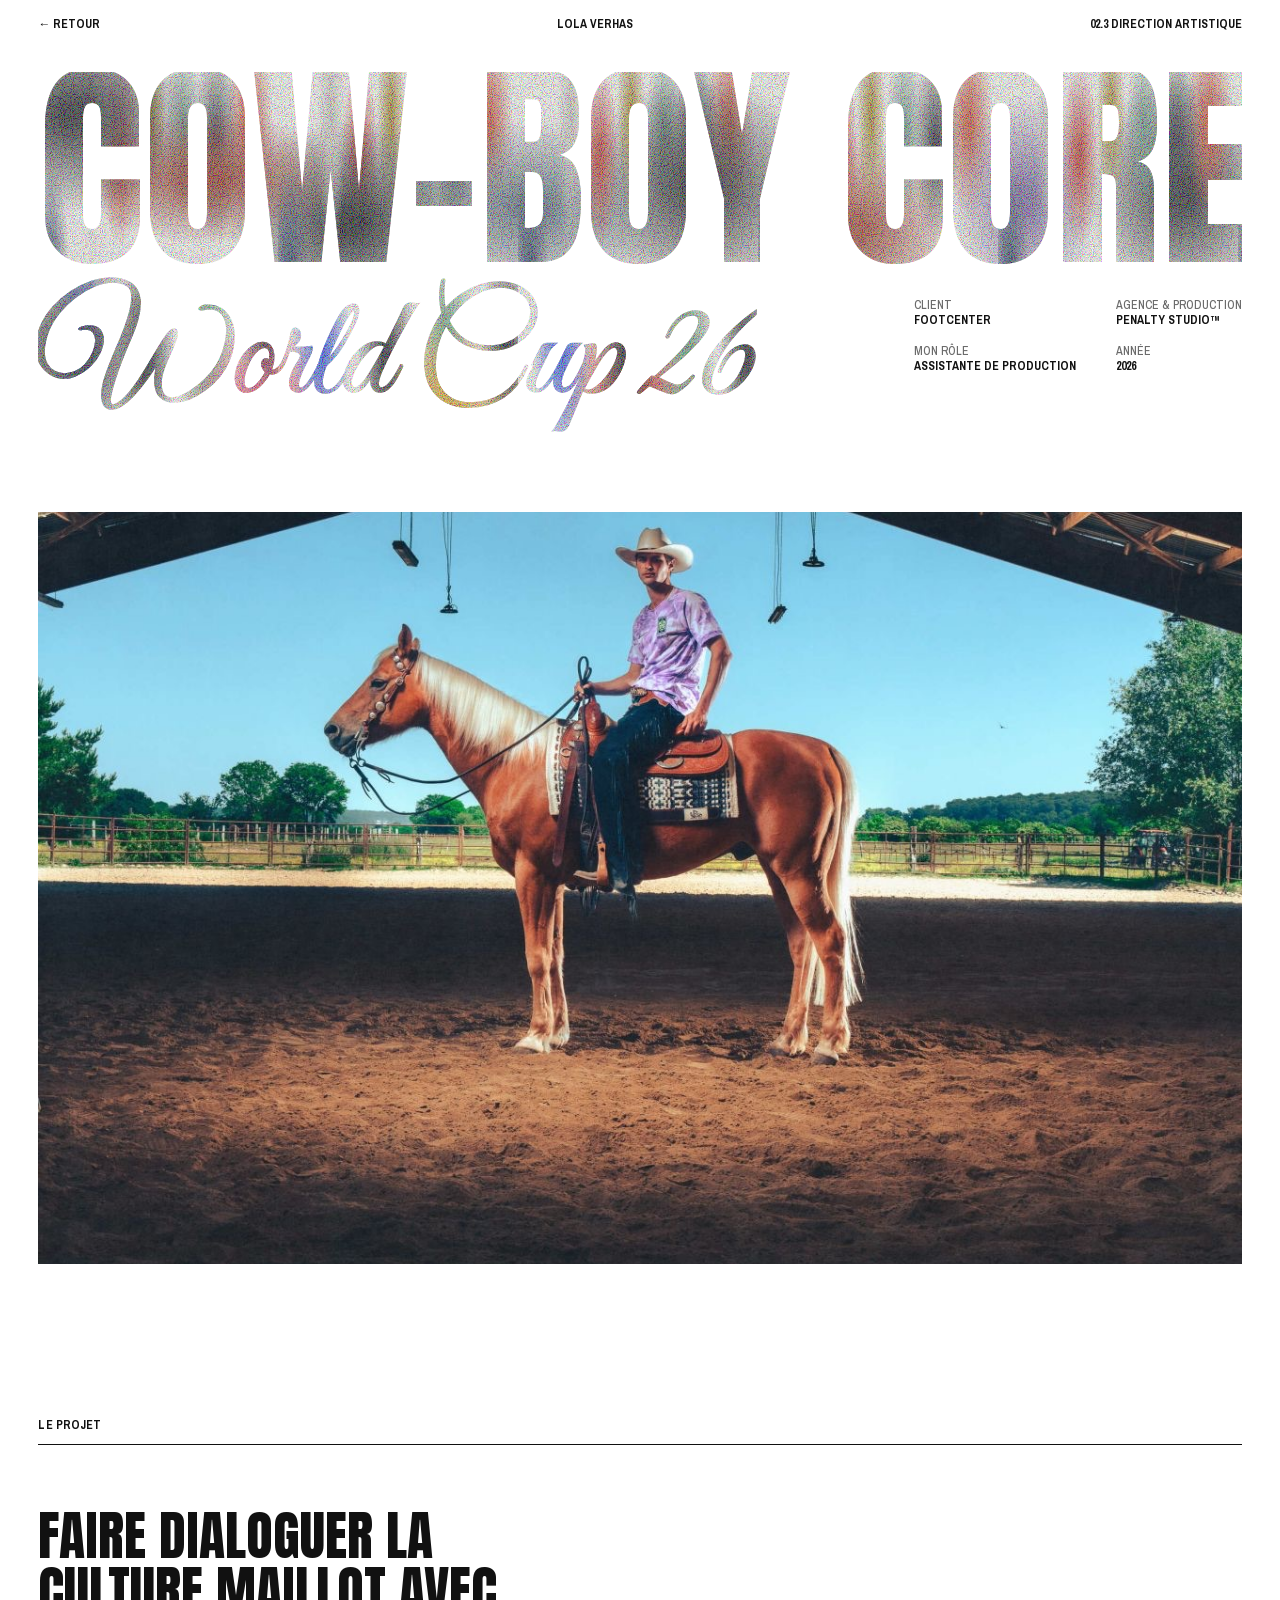
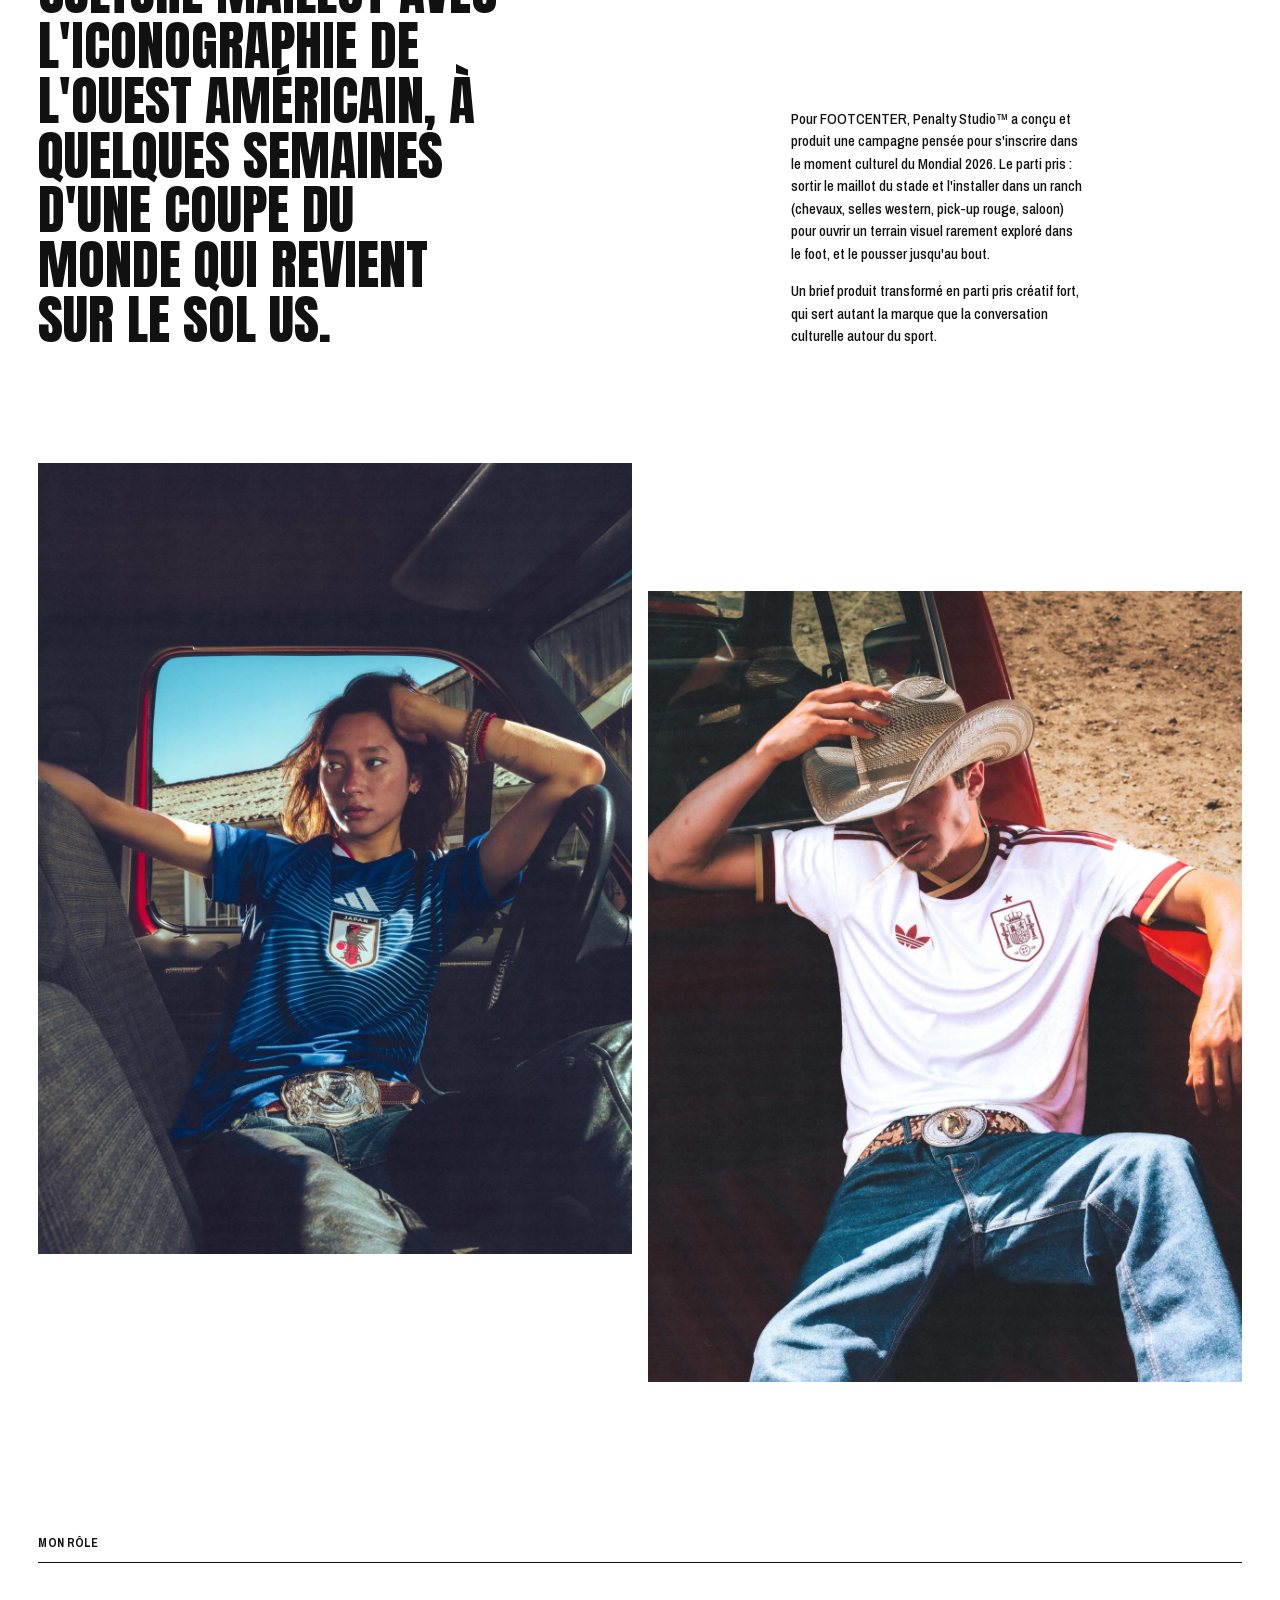
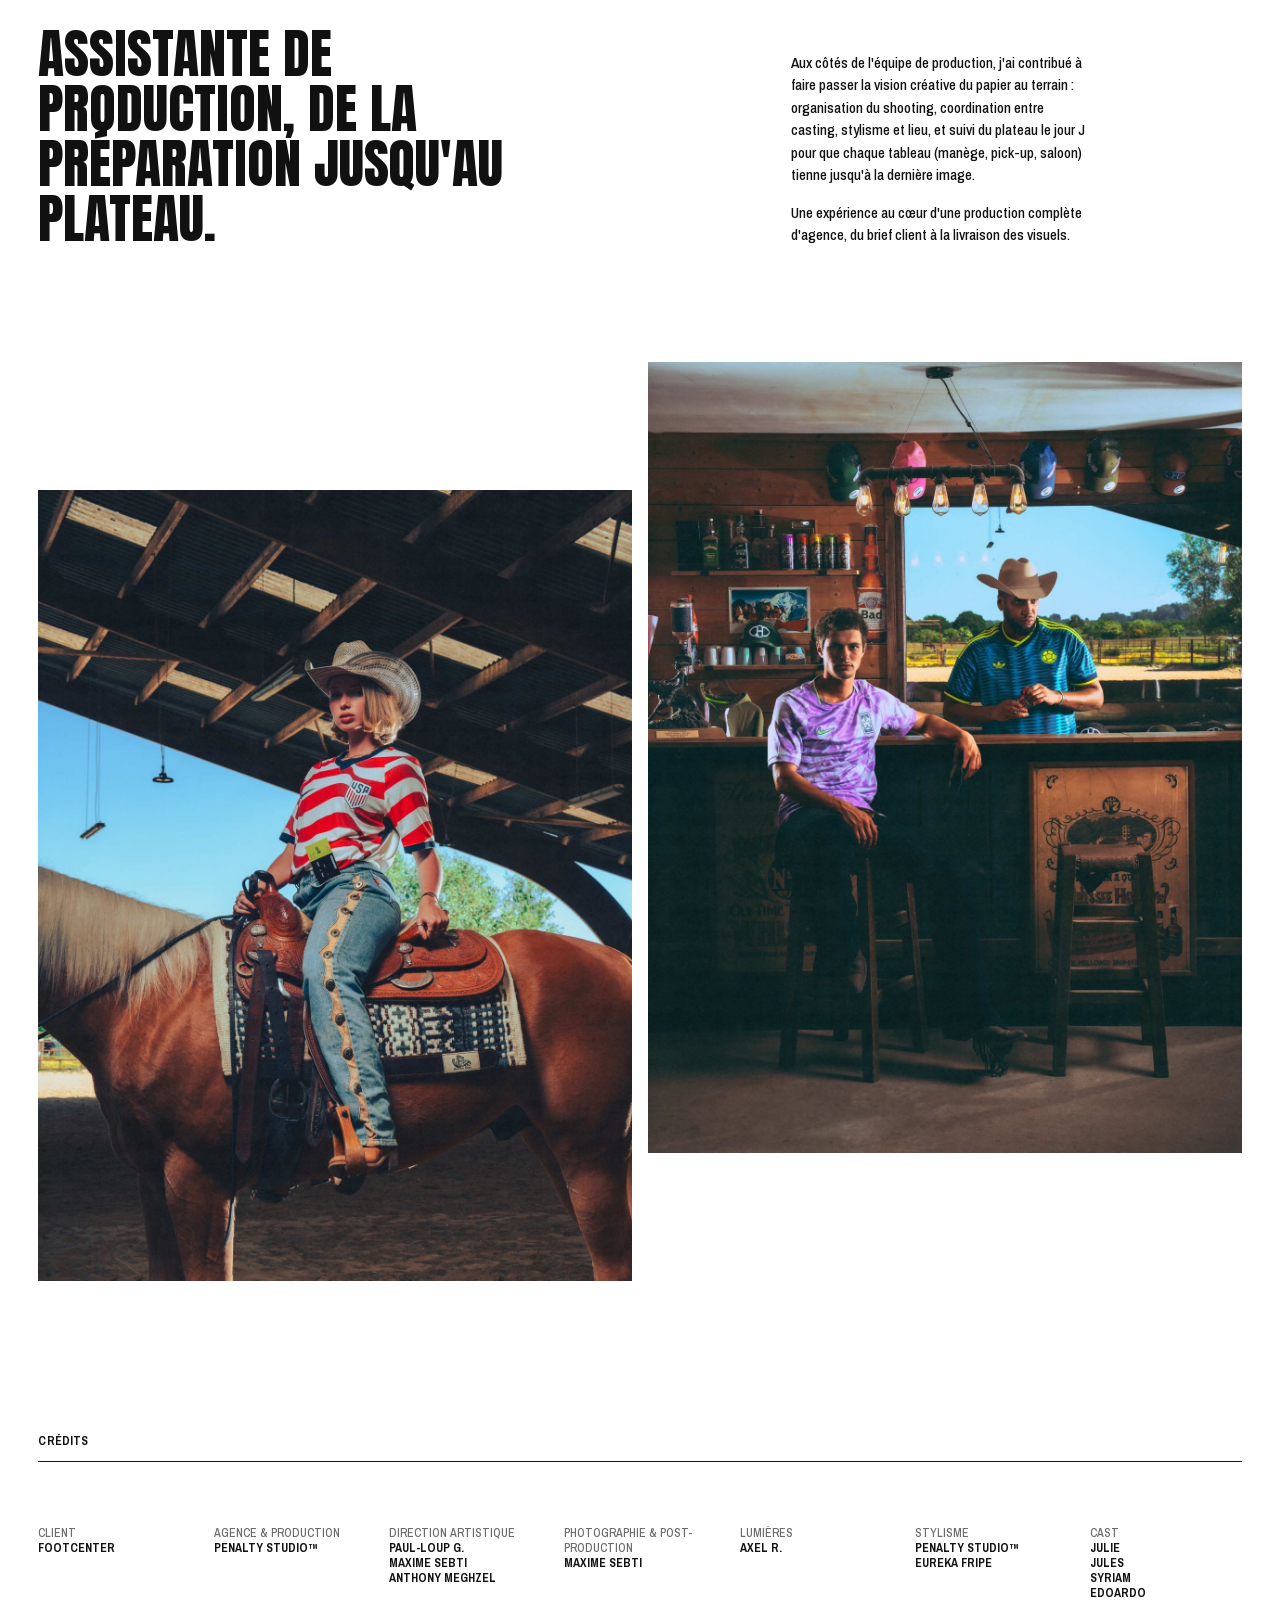
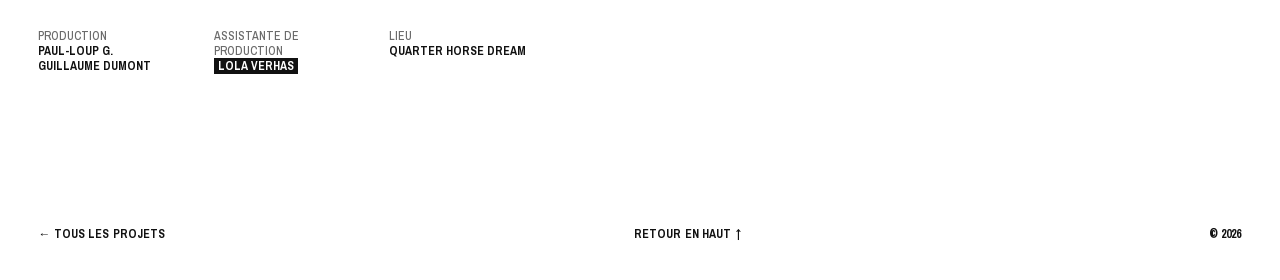
==== commit 32f69478: "Retire les dessins décoratifs Co-Authored-By: Claude Opus 5.5 <noreply@anthropic.com> Claude-Session" ====
--- a/cowboy-core.html
+++ b/cowboy-core.html
@@ -35,7 +35,6 @@
 </figure>
 
 <section class="block project-text">
-  <span class="deco deco--etoile deco--mid" aria-hidden="true"></span>
   <p class="label">Le projet</p>
   <div class="intro">
     <p class="intro__lead">Faire dialoguer la culture maillot avec l'iconographie de l'Ouest américain, à quelques semaines d'une Coupe du Monde qui revient sur le sol US.</p>
@@ -52,7 +51,6 @@
 </div>
 
 <section class="block project-text">
-  <span class="deco deco--fleur deco--mid" aria-hidden="true"></span>
   <p class="label">Mon rôle</p>
   <div class="intro">
     <p class="intro__lead">Assistante de production, de la préparation jusqu'au plateau.</p>
--- a/style.css
+++ b/style.css
@@ -477,62 +477,3 @@
   text-underline-offset: 3px;
   text-decoration-thickness: 1px;
 }
-
-/* ---------------------------------------------------------
-   Dessins (fleur, étoile, yeux) : pochoirs remplis de la
-   même matière colorée que les titres — pas de noir.
-   --------------------------------------------------------- */
-.block, .project-text { position: relative; }
-.deco {
-  position: absolute;
-  z-index: 0;
-  pointer-events: none;
-  background-color: #c4bdb6;
-  background-image:
-    var(--grain),
-    radial-gradient(circle at 18% 22%, #b8433a 0%, #b8433a 10%, #b8433a00 42%),
-    radial-gradient(circle at 82% 28%, #5b7690 0%, #5b7690 10%, #5b769000 44%),
-    radial-gradient(circle at 45% 52%, #7a6a9a 0%, #7a6a9a 8%, #7a6a9a00 38%),
-    radial-gradient(circle at 25% 80%, #6e8f86 0%, #6e8f86 10%, #6e8f8600 42%),
-    radial-gradient(circle at 78% 78%, #c9a44a 0%, #c9a44a 10%, #c9a44a00 42%);
-  background-size: 240px 240px, 100% 100%, 100% 100%, 100% 100%, 100% 100%, 100% 100%;
-  -webkit-mask: var(--m) center / contain no-repeat;
-          mask: var(--m) center / contain no-repeat;
-}
-.deco--fleur  { --m: url(img/deco/fleur.png);  aspect-ratio: 736 / 972; }
-.deco--etoile { --m: url(img/deco/etoile.png); aspect-ratio: 1080 / 1440; }
-.deco--yeux   { --m: url(img/deco/yeux.png);   aspect-ratio: 576 / 1024; }
-
-/* accueil */
-.deco--hero-fleur  { right: 5%; bottom: 4%; height: min(58vh, 560px); }
-.deco--hero-etoile { right: 30%; top: 44%; height: 120px; }
-.deco--pres        { left: 50%; top: 200px; height: 340px; transform: translateX(-50%); }
-.deco--contact     { right: 7%; bottom: -150px; height: 230px; }
-.deco--contact-fleur { left: 6%; bottom: -170px; height: 260px; transform: scaleX(-1); }
-.contact .big, .contact__info { position: relative; z-index: 1; }
-
-/* pages projet : dans le blanc entre la grande phrase et le texte */
-.deco--mid { left: 49%; top: 44%; height: 320px; transform: translateX(-50%); }
-.intro { position: relative; z-index: 1; }
-
-@media (max-width: 899px) {
-  .deco--pres, .deco--mid, .deco--contact-fleur, .deco--hero-fleur { display: none; }
-  .deco--hero-etoile { right: 8%; top: auto; bottom: 18px; height: 90px; }
-  .deco--contact { right: 4%; top: 12%; height: 150px; }
-}
-
-/* dessins déjà texturés : dégradé sans grain, plus lisible */
-.deco--fleur, .deco--yeux {
-  background-color: #b3aca6;
-  background-image:
-    radial-gradient(circle at 18% 22%, #b8433a 0%, #b8433a 10%, #b8433a00 42%),
-    radial-gradient(circle at 82% 28%, #5b7690 0%, #5b7690 10%, #5b769000 44%),
-    radial-gradient(circle at 45% 52%, #7a6a9a 0%, #7a6a9a 8%, #7a6a9a00 38%),
-    radial-gradient(circle at 25% 80%, #6e8f86 0%, #6e8f86 10%, #6e8f8600 42%),
-    radial-gradient(circle at 78% 78%, #c9a44a 0%, #c9a44a 10%, #c9a44a00 42%);
-  background-size: 100% 100%;
-}
-.foot { position: relative; z-index: 1; }
-@media (max-width: 899px) {
-  .deco--contact { right: 6%; top: auto; bottom: -40px; height: 110px; }
-}
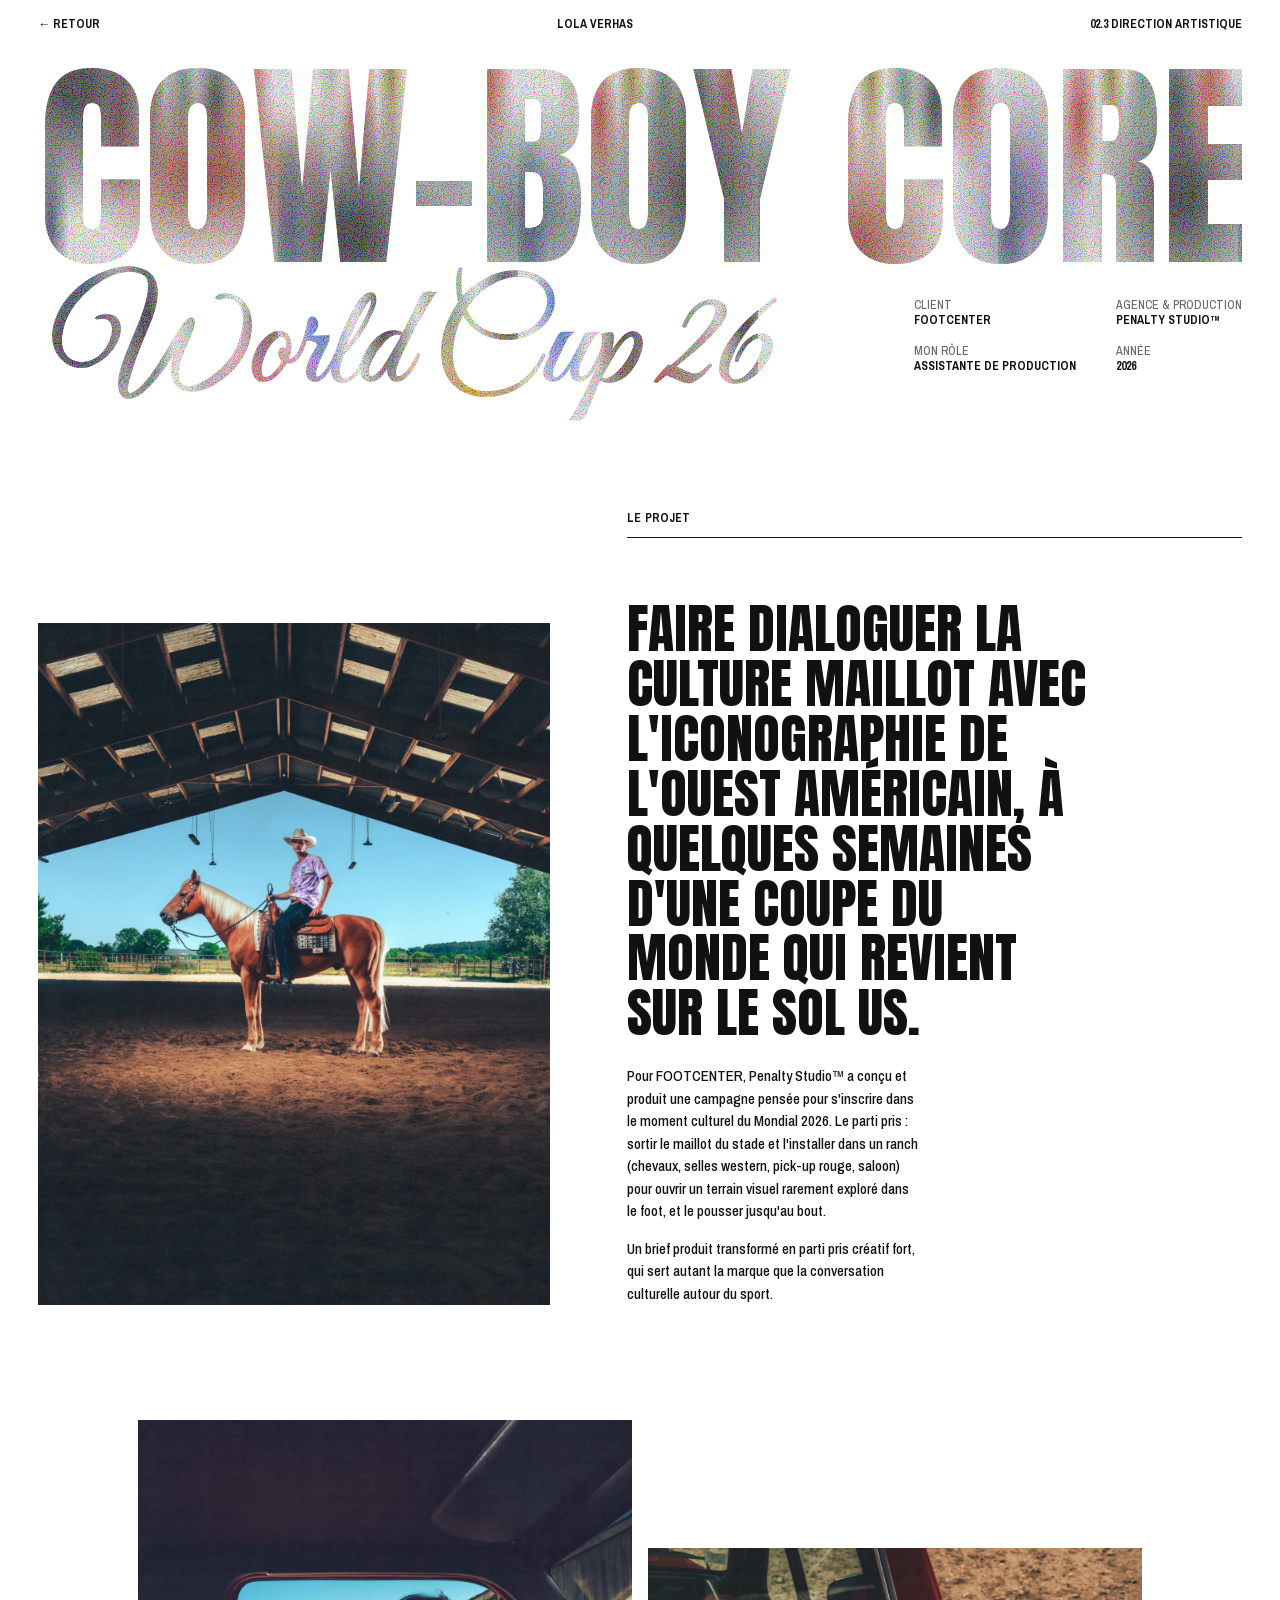
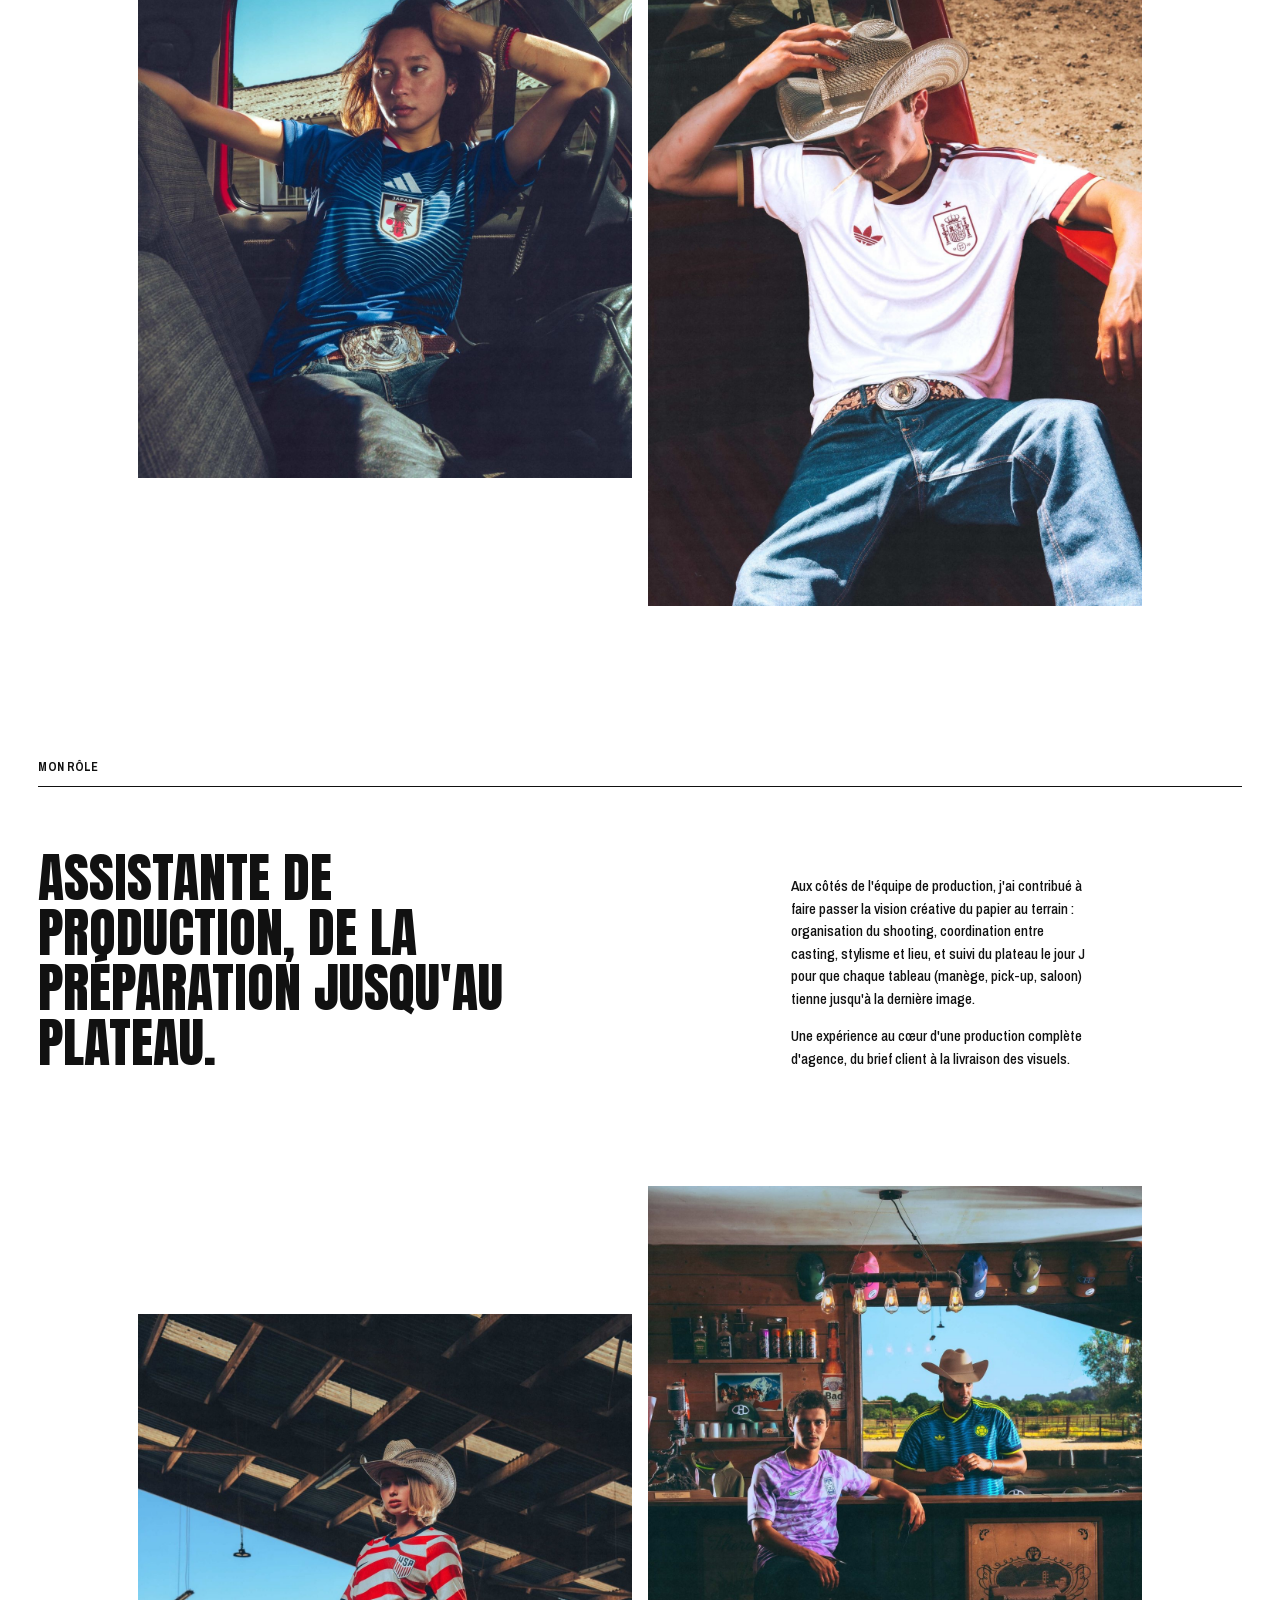
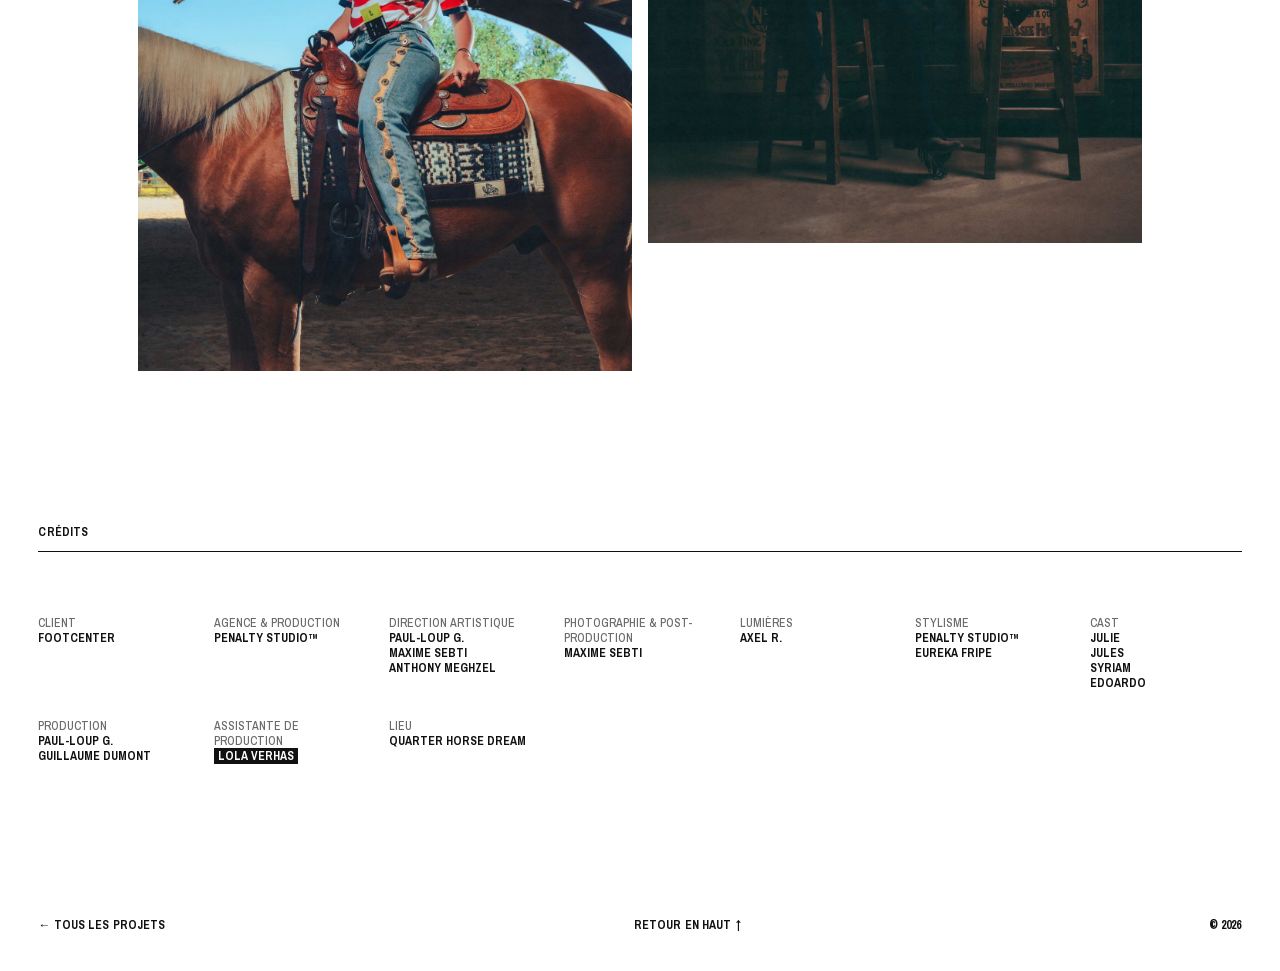
==== commit f660f88e: "Toutes les pages projet : photo d'ouverture en colonne à côté du texte, galeries plus mesurées Co-Au" ====
--- a/cowboy-core.html
+++ b/cowboy-core.html
@@ -30,15 +30,14 @@
 
 <main>
 
-<figure class="shot shot--wide">
-  <img src="img/cowboy-core/01-ranch.jpg" alt="Cavalier en maillot de la Corée sur un cheval palomino, au centre d'un manège couvert, ciel bleu en fond">
-</figure>
-
-<section class="block project-text">
-  <p class="label">Le projet</p>
-  <div class="intro">
+<section class="block split">
+  <figure class="split__img">
+    <img src="img/cowboy-core/01-ranch.jpg" alt="Cavalier en maillot de la Corée sur un cheval palomino, au centre d'un manège couvert, ciel bleu en fond">
+  </figure>
+  <div class="split__text">
+    <p class="label">Le projet</p>
     <p class="intro__lead">Faire dialoguer la culture maillot avec l'iconographie de l'Ouest américain, à quelques semaines d'une Coupe du Monde qui revient sur le sol US.</p>
-    <div class="intro__side prose">
+    <div class="prose">
       <p>Pour FOOTCENTER, Penalty Studio™ a conçu et produit une campagne pensée pour s'inscrire dans le moment culturel du Mondial 2026. Le parti pris : sortir le maillot du stade et l'installer dans un ranch (chevaux, selles western, pick-up rouge, saloon) pour ouvrir un terrain visuel rarement exploré dans le foot, et le pousser jusqu'au bout.</p>
       <p>Un brief produit transformé en parti pris créatif fort, qui sert autant la marque que la conversation culturelle autour du sport.</p>
     </div>
--- a/style.css
+++ b/style.css
@@ -239,7 +239,7 @@
   grid-template-columns: repeat(2, 1fr);
   gap: 28px 16px;
 }
-@media (min-width: 1000px) { .grid { grid-template-columns: repeat(3, 1fr); } }
+@media (min-width: 700px) { .grid { grid-template-columns: repeat(auto-fill, minmax(190px, 1fr)); gap: 32px 20px; } }
 
 /* cartes projet — visuels provisoires pastel flous + grain */
 .card { display: block; }
@@ -447,19 +447,12 @@
   color: var(--white);
   padding: 0 4px;
 }
-@media (min-width: 1000px) { .grid--2 { grid-template-columns: repeat(2, 1fr); } }
 .shot--solo {
   max-width: 760px;
   margin: clamp(64px, 9vw, 120px) auto 0;
   padding: 0 var(--gutter);
 }
 .shot--run img { object-position: 50% 48%; }
-/* Direction artistique : premier projet mis en avant sur toute la largeur */
-@media (min-width: 1000px) {
-  .grid--2 .card:first-child { grid-column: 1 / -1; }
-  .grid--2 .card:first-child .card__img { aspect-ratio: 16 / 8; }
-  .grid--2 .card:first-child .card__img img { object-position: 50% 45%; }
-}
 .shot--factory img { object-position: 50% 30%; }
 /* le grand "Portfolio" ne doit jamais bloquer les clics du sommaire */
 .poster .script { pointer-events: none; }
@@ -477,3 +470,132 @@
   text-underline-offset: 3px;
   text-decoration-thickness: 1px;
 }
+
+/* Cartes projet : survol et focus clavier */
+.card__title { transition: opacity .2s; }
+.card:hover .card__title { text-decoration: underline; text-underline-offset: 3px; }
+.card:focus-visible { outline: 2px solid var(--ink); outline-offset: 6px; }
+/* carte vidéo : vignette YouTube + bouton lecture */
+.card__img--video img {
+  position: absolute; inset: 0; width: 100%; height: 100%;
+  object-fit: cover; z-index: 1;
+  transition: transform .8s cubic-bezier(.2,.7,.2,1);
+}
+.card:hover .card__img--video img { transform: scale(1.04); }
+.card__img--video .play {
+  position: absolute; z-index: 2; left: 50%; top: 50%;
+  width: 56px; height: 56px; margin: -28px 0 0 -28px;
+  display: grid; place-items: center;
+  border-radius: 50%;
+  background: rgba(255,255,255,.88); color: var(--ink);
+  font-size: 18px; padding-left: 3px;
+  transition: transform .3s;
+}
+.card:hover .card__img--video .play { transform: scale(1.1); }
+.shot--estac img { object-position: 50% 30%; }
+.script--long { font-size: clamp(56px, 8.5vw, 150px); }
+.project-hero__row .script { min-width: 0; }
+
+/* Projets audiovisuels : cartes au format vidéo 16:9 */
+.grid--video .card__img { aspect-ratio: 16 / 9; }
+@media (min-width: 700px) { .grid--video { grid-template-columns: repeat(auto-fill, minmax(300px, 1fr)); } }
+@media (max-width: 699px) { .grid--video { grid-template-columns: 1fr; } }
+
+/* Lecteur vidéo des pages projet */
+.video__poster {
+  position: relative; display: block; width: 100%; padding: 0; border: 0;
+  background: #000; cursor: pointer; aspect-ratio: 16 / 9; overflow: hidden;
+}
+.video__poster img { width: 100%; height: 100%; object-fit: cover; display: block; transition: transform .8s cubic-bezier(.2,.7,.2,1); }
+.video__poster:hover img { transform: scale(1.02); }
+.video__poster .play {
+  position: absolute; left: 50%; top: 50%;
+  width: 84px; height: 84px; margin: -42px 0 0 -42px;
+  display: grid; place-items: center; border-radius: 50%;
+  background: rgba(255,255,255,.9); color: var(--ink); font-size: 26px; padding-left: 5px;
+  transition: transform .3s;
+}
+.video__poster:hover .play { transform: scale(1.08); }
+.video__poster:focus-visible { outline: 2px solid var(--ink); outline-offset: 6px; }
+.video iframe { display: block; width: 100%; aspect-ratio: 16 / 9; border: 0; }
+.video__cap {
+  margin-top: 10px; text-align: right;
+  font-family: var(--f-small); font-weight: 700; text-transform: uppercase; font-size: 12px;
+}
+.video__cap a { text-decoration: underline; text-underline-offset: 3px; }
+
+/* Création de contenu : reels au format vertical 9:16 */
+.grid--reels .card__img { aspect-ratio: 9 / 16; }
+@media (min-width: 700px) { .grid--reels { grid-template-columns: repeat(auto-fill, minmax(170px, 1fr)); } }
+.card__img--reel .play,
+.card__img--video .play {
+  position: absolute; z-index: 2; left: 50%; top: 50%;
+  width: 52px; height: 52px; margin: -26px 0 0 -26px;
+  display: grid; place-items: center; border-radius: 50%;
+  background: rgba(255,255,255,.88); color: var(--ink);
+  font-size: 17px; padding-left: 3px; transition: transform .3s;
+}
+.card:hover .card__img--reel .play { transform: scale(1.1); }
+
+/* Liste de liens (pages création de contenu) */
+.links { list-style: none; border-top: 1px solid var(--line); }
+.links a {
+  display: grid; grid-template-columns: 48px 1fr auto; gap: 16px; align-items: baseline;
+  padding: 16px 0; border-bottom: 1px solid var(--line);
+  font-family: var(--f-small); font-weight: 700; text-transform: uppercase; font-size: 13px;
+  transition: opacity .2s;
+}
+.links a:hover { opacity: .5; }
+.links a span:first-child { color: var(--muted); font-weight: 500; }
+
+/* Logos clients (création de contenu) */
+.card__img--logo { display: grid; place-items: center; }
+.card__img--logo img { width: 46%; height: auto; transition: transform .6s cubic-bezier(.2,.7,.2,1); }
+.card:hover .card__img--logo img { transform: scale(1.05); }
+.logo--fc  { background: #161615; }
+.logo--pdp { background: #4a2bb0; }
+.logo--pdp img { width: 52%; }
+.logo-panel { display: grid; place-items: center; aspect-ratio: 16 / 9; }
+.logo-panel img { width: min(40%, 420px); height: auto; }
+@media (max-width: 700px) { .logo-panel { aspect-ratio: 4 / 3; } }
+.card__img--logo::before, .card__img--logo::after { display: none; }
+.card__img--logo img { position: static; inset: auto; width: 42%; height: auto; object-fit: contain; }
+.card__img--logo.logo--pdp img, .logo-panel.logo--pdp img { width: 44%; }
+.logo-panel.logo--pdp img { width: min(40%, 420px); }
+
+/* Grands titres texturés : la matière colorée doit couvrir aussi les accents
+   (É, È…) et les boucles du script, sinon ils paraissent coupés. */
+.big.tex, .mid.tex {
+  padding-top: .18em; padding-bottom: .12em;
+  margin-top: -.18em; margin-bottom: -.12em;
+}
+.script.tex {
+  line-height: 1.7;
+  padding-left: .12em; padding-right: .12em;
+}
+.poster .script.tex { margin-top: -7vw; padding-bottom: 0; }
+.project-hero .script.tex { margin-top: -.3em; margin-bottom: -.25em; }
+.shot--wide.logo-panel img { aspect-ratio: auto; object-fit: contain; height: auto; }
+.shot--pdp img { aspect-ratio: 3 / 2; object-position: 50% 50%; }
+
+/* Page projet en deux colonnes : photo maîtrisée + texte */
+.split { display: grid; gap: 32px; align-items: end; }
+.split__img { margin: 0; }
+.split__img img { display: block; width: 100%; height: auto; }
+.split__text .prose { margin-top: 24px; font-size: 15px; line-height: 1.5; max-width: 42ch; }
+@media (min-width: 900px) {
+  .split { grid-template-columns: minmax(0, 5fr) minmax(0, 6fr); gap: clamp(40px, 6vw, 96px); padding-top: clamp(48px, 6vw, 80px); }
+  .split__img img { max-height: 78vh; width: auto; max-width: 100%; }
+}
+
+/* Mise en page "split" sur toutes les pages projet */
+.split__img.logo-panel { aspect-ratio: 4 / 5; }
+.split__img.logo-panel img { width: 50%; max-height: none; }
+.split__img.video { align-self: center; }
+.split__img.video img { max-height: none; width: 100%; }
+@media (min-width: 900px) {
+  .split:has(.video) { grid-template-columns: minmax(0, 6fr) minmax(0, 5fr); align-items: center; }
+}
+/* Galeries : photos plus mesurées */
+.gallery { max-width: 1080px; margin-left: auto; margin-right: auto; }
+.shot--solo { max-width: 560px; }
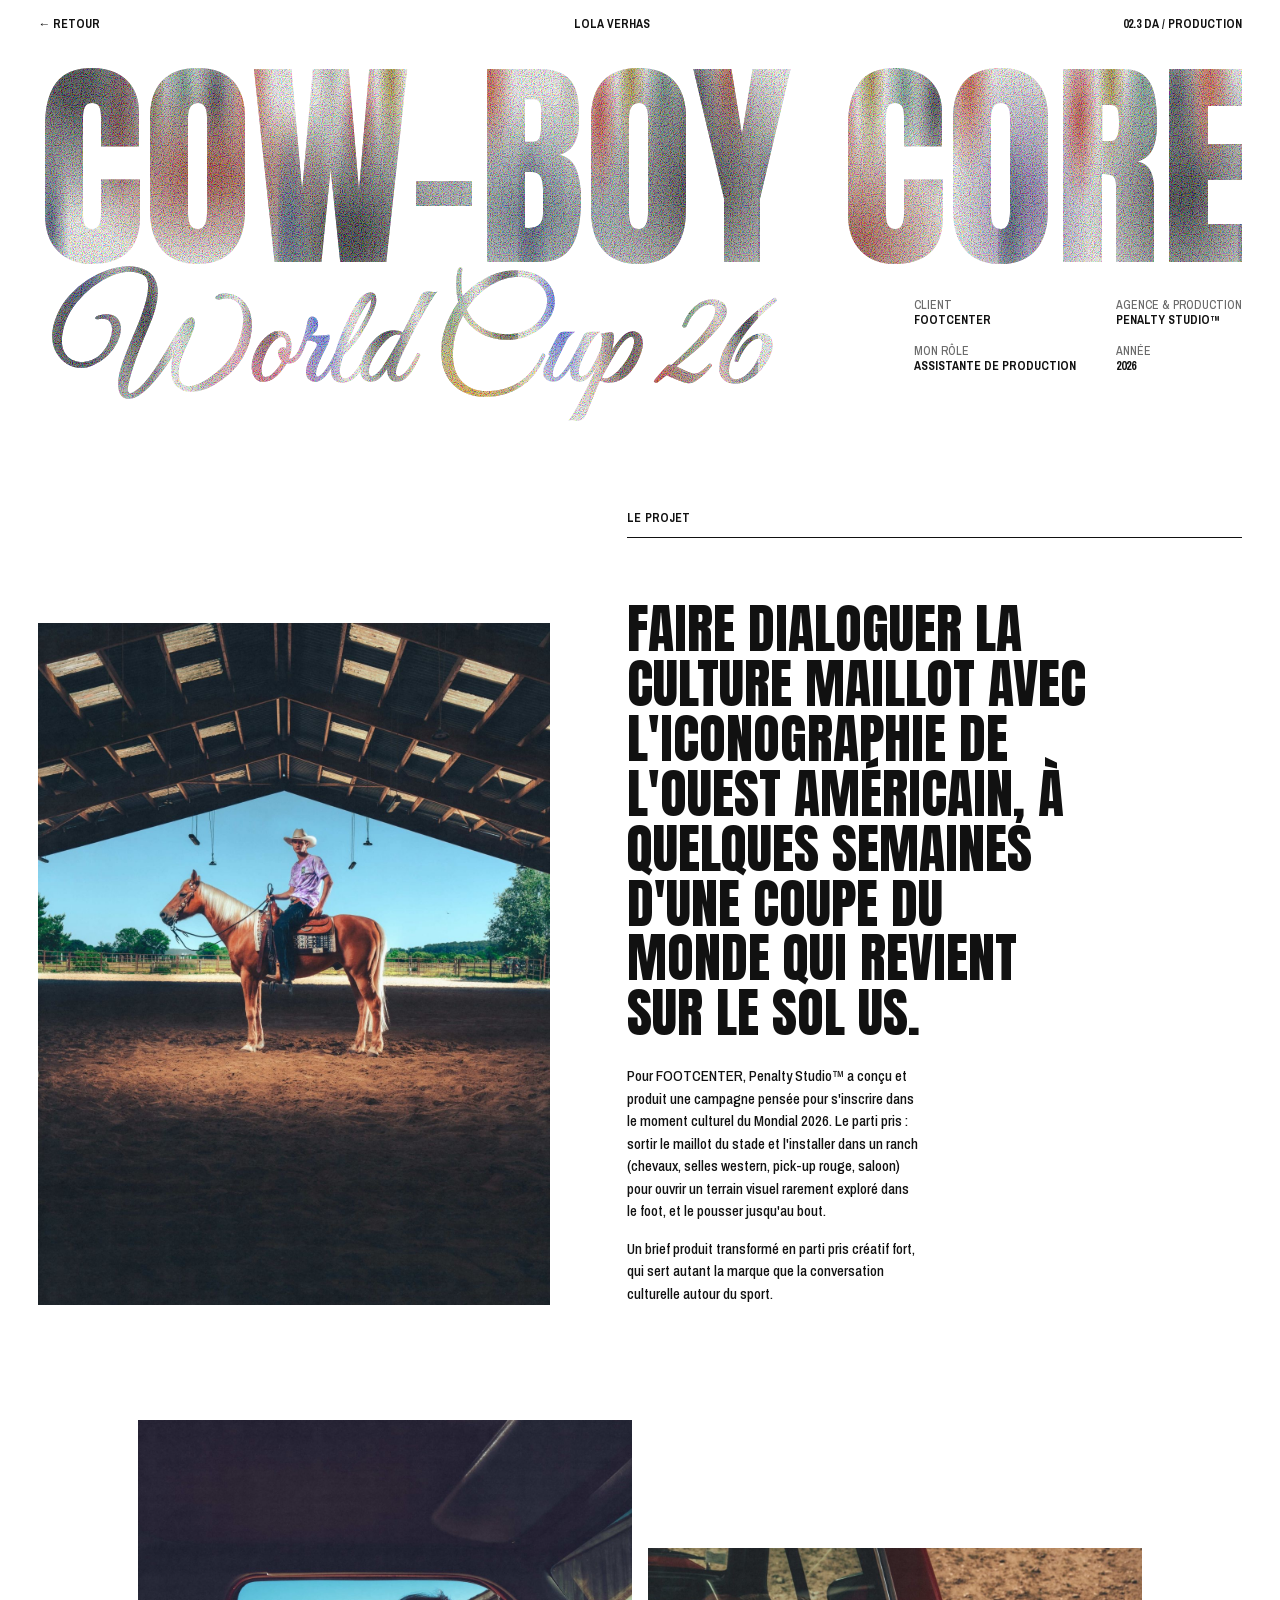
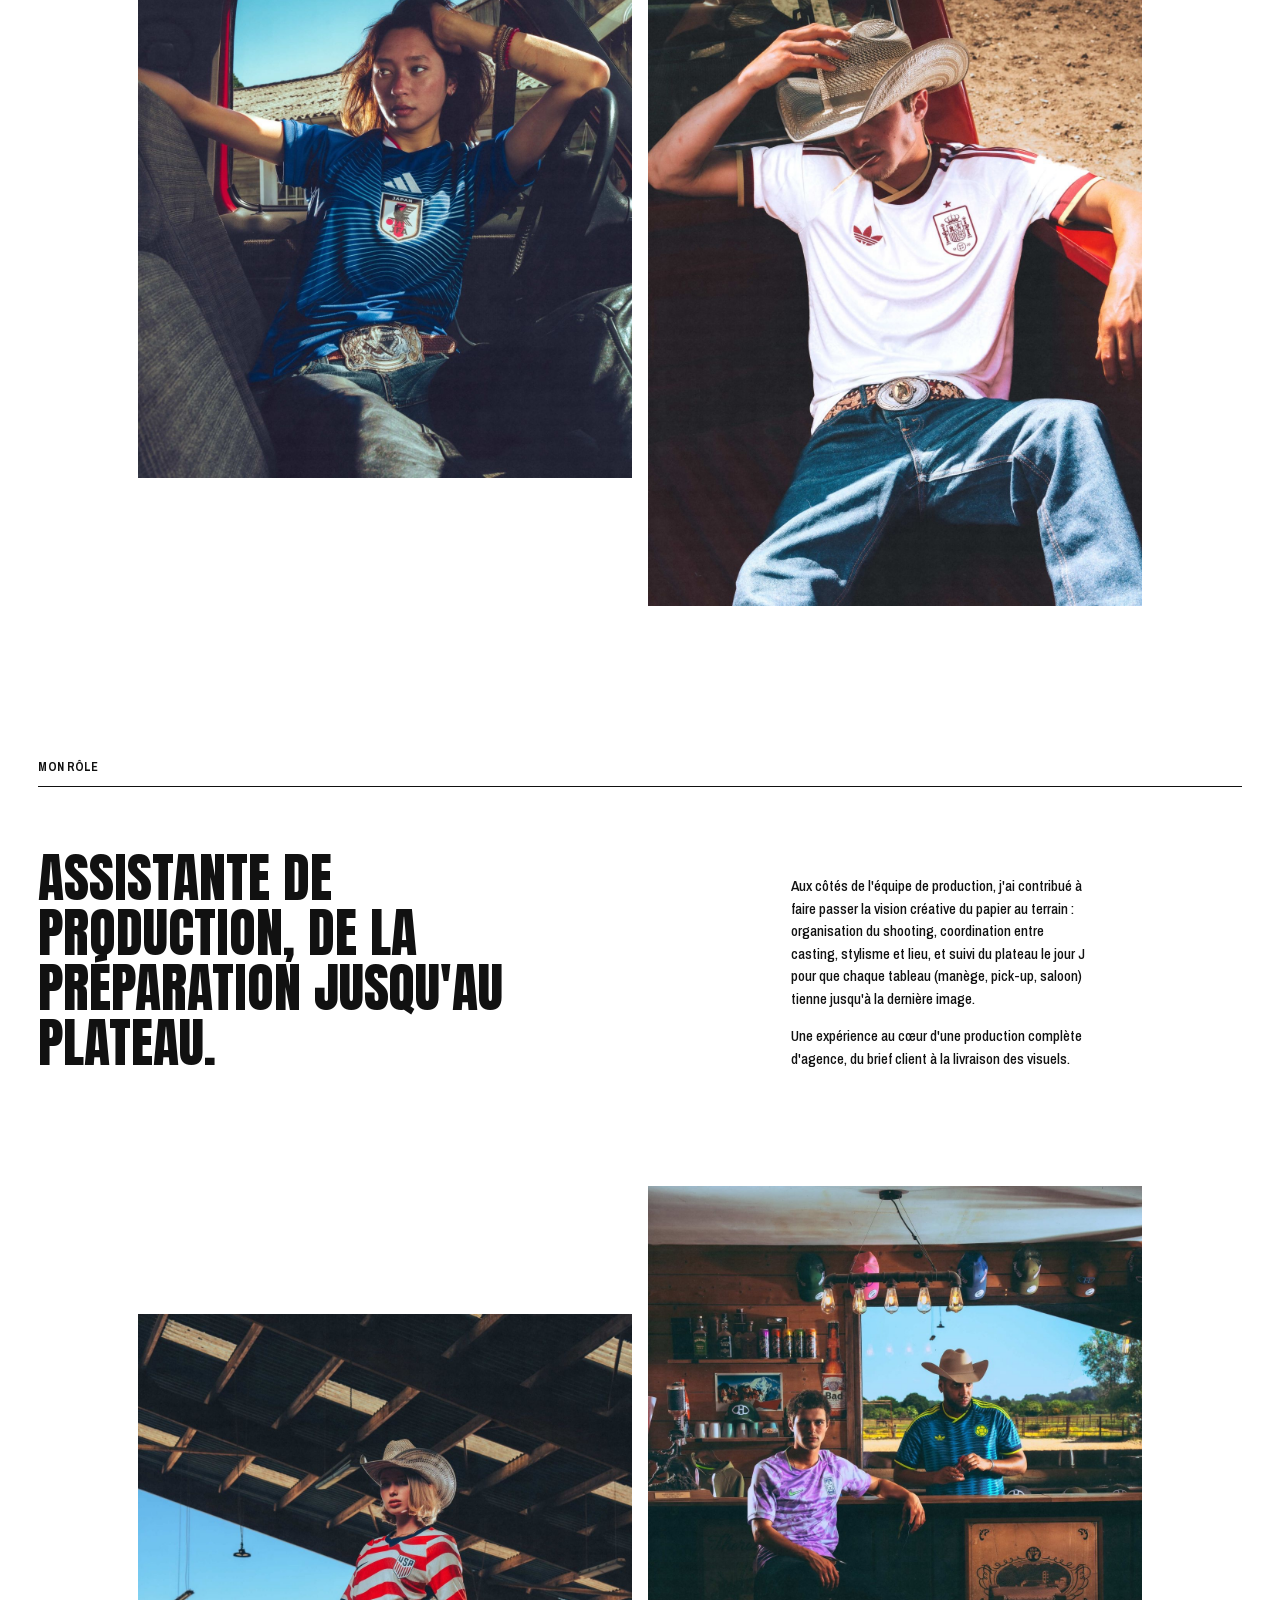
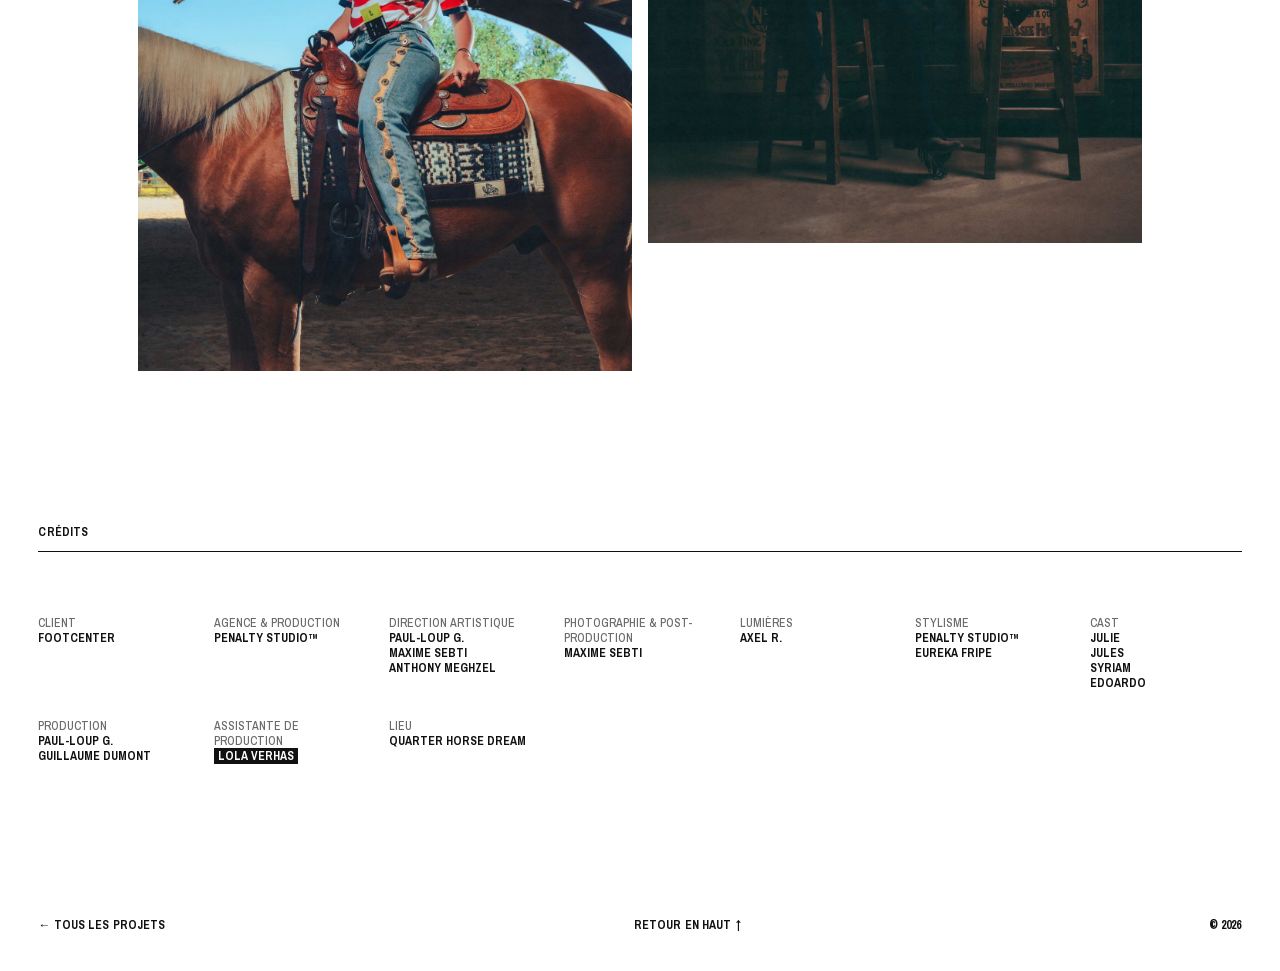
==== commit a34d8d90: "Renomme la catégorie Direction artistique en « DA / Production » Co-Authored-By: Claude Opus 5.5 <no" ====
--- a/cowboy-core.html
+++ b/cowboy-core.html
@@ -12,7 +12,7 @@
 <nav class="topbar">
   <a href="index.html#da">← Retour</a>
   <a href="index.html">Lola Verhas</a>
-  <span>02.3 Direction artistique</span>
+  <span>02.3 DA / Production</span>
 </nav>
 
 <header class="project-hero">
--- a/style.css
+++ b/style.css
@@ -599,3 +599,7 @@
 /* Galeries : photos plus mesurées */
 .gallery { max-width: 1080px; margin-left: auto; margin-right: auto; }
 .shot--solo { max-width: 560px; }
+
+/* Contact : coordonnées centrées */
+.contact__info { margin-left: 0; justify-content: center; text-align: center; }
+@media (max-width: 700px) { .contact__info { align-items: center; } }
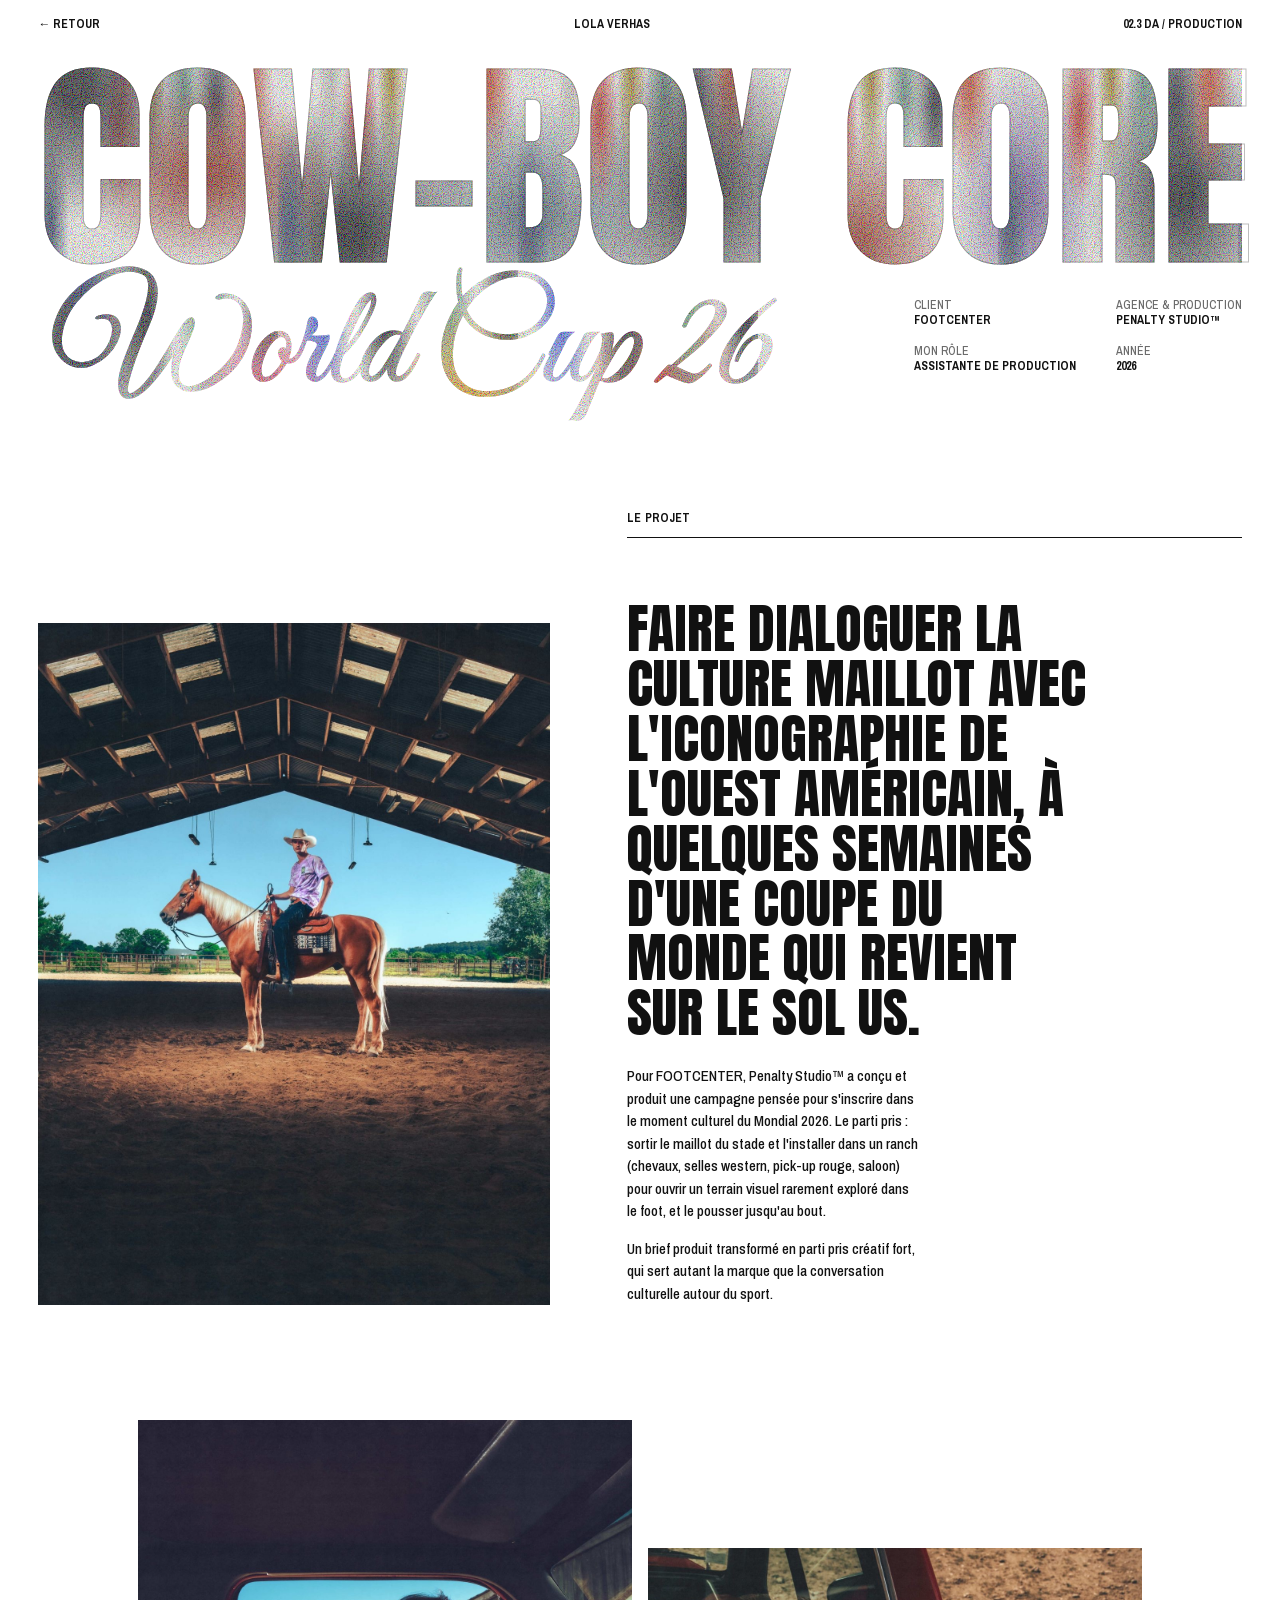
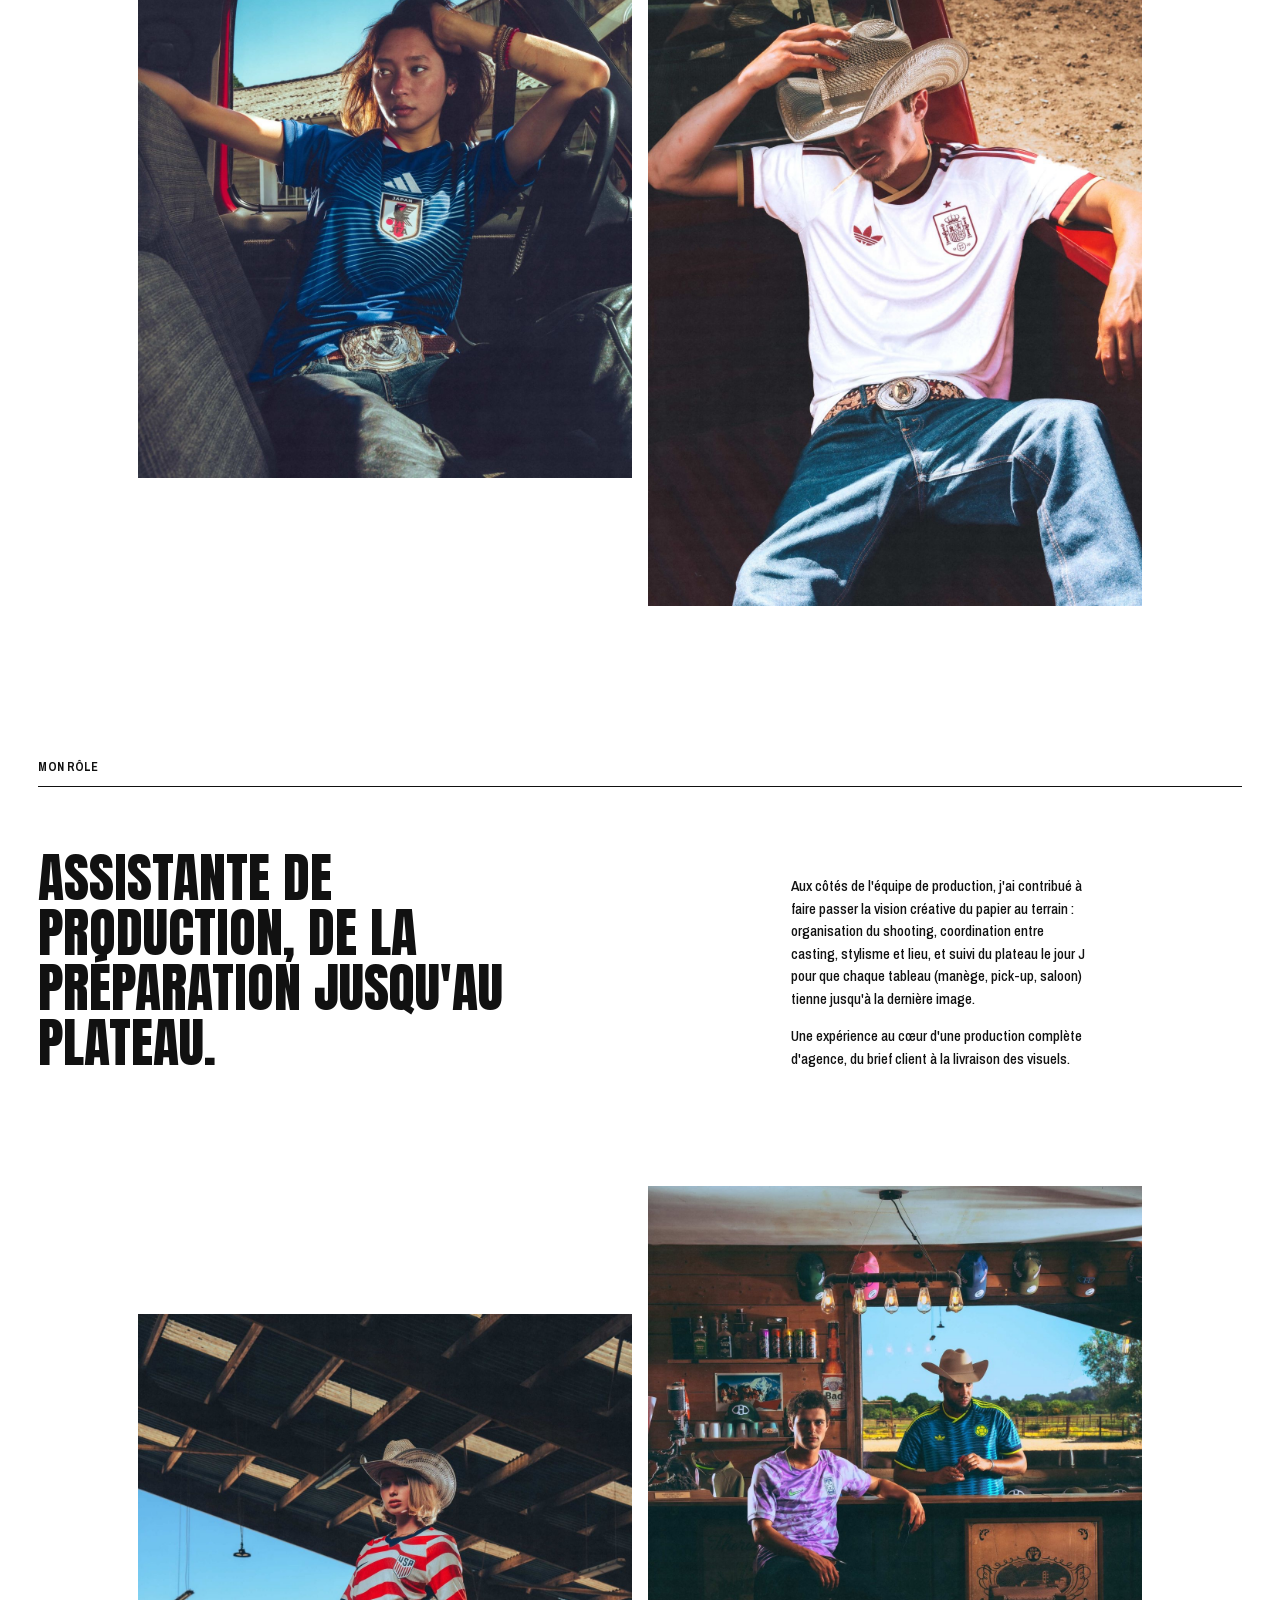
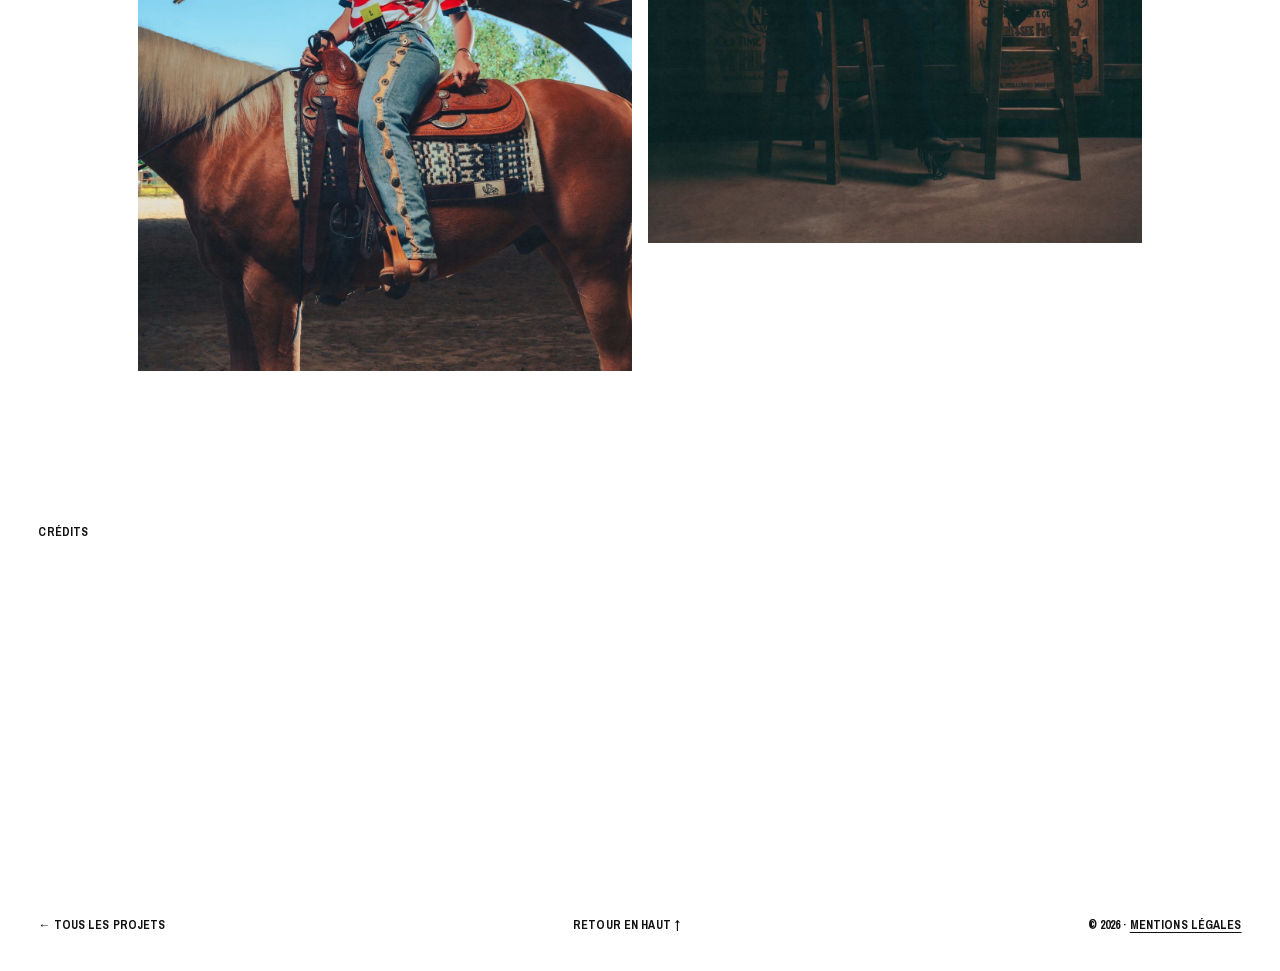
==== commit 039210e2: "Conformité : page Mentions légales et confidentialité (lien en pied de page), info YouTube avant lec" ====
--- a/cowboy-core.html
+++ b/cowboy-core.html
@@ -8,6 +8,7 @@
 <link rel="stylesheet" href="style.css">
 </head>
 <body>
+<a class="skip" href="#main">Aller au contenu</a>
 
 <nav class="topbar">
   <a href="index.html#da">← Retour</a>
@@ -28,7 +29,7 @@
   </div>
 </header>
 
-<main>
+<main id="main">
 
 <section class="block split">
   <figure class="split__img">
@@ -86,7 +87,7 @@
 <footer class="foot">
   <a href="index.html#da">← Tous les projets</a>
   <a href="#">Retour en haut ↑</a>
-  <span>© 2026</span>
+  <span>© 2026 · <a href="mentions-legales.html">Mentions légales</a></span>
 </footer>
 
 <script src="script.js"></script>
--- a/style.css
+++ b/style.css
@@ -461,7 +461,7 @@
 .profile { margin-top: clamp(48px, 6vw, 80px); padding-top: 20px; border-top: 1px solid var(--line); }
 .profile dd { line-height: 1.45; }
 @media (min-width: 1000px) {
-  .profile { grid-template-columns: 1.3fr 2.2fr 1fr 1fr 1.3fr; }
+  .profile { grid-template-columns: 1.3fr 2.2fr 1fr 1fr; }
 }
 .profile dd span { display: block; font-weight: 500; color: var(--muted); margin-bottom: 10px; }
 #presentation .intro__side { color: var(--ink); }
@@ -603,3 +603,184 @@
 /* Contact : coordonnées centrées */
 .contact__info { margin-left: 0; justify-content: center; text-align: center; }
 @media (max-width: 700px) { .contact__info { align-items: center; } }
+
+/* ---------------------------------------------------------
+   Animations (sobres) — actives seulement avec JS et sans
+   "réduire les animations"
+   --------------------------------------------------------- */
+.anim .rv { transition: opacity .9s cubic-bezier(.2,.7,.2,1), transform .9s cubic-bezier(.2,.7,.2,1); }
+.anim .rv-up    { opacity: 0; transform: translateY(24px); }
+.anim .rv-title { opacity: 0; transform: translateY(.22em); }
+.anim .rv-img   { opacity: 0; transform: translateY(32px); }
+.anim .rv.in    { opacity: 1; transform: none; }
+
+/* filets qui se tracent */
+.anim .rv-line { position: relative; border-bottom-color: transparent; }
+.anim .rv-line::after {
+  content: ""; position: absolute; left: 0; right: 0; bottom: -1px; height: 1px;
+  background: var(--ink); transform: scaleX(0); transform-origin: left;
+  transition: transform 1.2s cubic-bezier(.7,0,.2,1);
+}
+.anim .rv-line.in::after { transform: scaleX(1); }
+
+/* photos : léger zoom arrière à l'apparition */
+.anim .rv-img img { transform: scale(1.06); transition: transform 1.6s cubic-bezier(.2,.7,.2,1); }
+.anim .rv-img.in img { transform: none; }
+.anim .card:hover .card__img img { transform: scale(1.04); }
+
+/* Bandeau clients qui défile */
+.marquee {
+  overflow: hidden; white-space: nowrap;
+  margin-top: clamp(80px, 10vw, 140px);
+  border-top: 1px solid var(--ink); border-bottom: 1px solid var(--ink);
+  padding: 18px 0;
+}
+.marquee__track { display: inline-flex; animation: marquee 38s linear infinite; }
+.marquee span {
+  font-family: var(--f-display); text-transform: uppercase;
+  font-size: clamp(28px, 4vw, 56px); line-height: 1; padding: 0 .5em;
+}
+.marquee span:nth-child(even) { color: var(--muted); font-family: var(--f-small); font-weight: 500; font-size: clamp(14px, 1.4vw, 18px); align-self: center; }
+.marquee:hover .marquee__track { animation-play-state: paused; }
+@keyframes marquee { to { transform: translateX(-50%); } }
+@media (prefers-reduced-motion: reduce) { .marquee__track { animation: none; } }
+.marquee .tex { background-size: 240px 240px, 100% 100%; padding: .12em .5em; }
+
+/* Présentation : portrait */
+.intro__photo { margin: 0; max-width: 420px; }
+.intro__photo img { display: block; width: 100%; height: auto; }
+#presentation .intro { align-items: end; }
+@media (min-width: 900px) { #presentation .intro { grid-template-columns: minmax(0, 1fr) minmax(0, 1.2fr); } }
+#presentation .intro__side { font-size: clamp(16px, 1.3vw, 19px); max-width: 44ch; }
+/* portrait à la hauteur du texte */
+@media (min-width: 900px) {
+  #presentation .intro { grid-template-columns: auto minmax(0, 1fr); align-items: stretch; gap: clamp(24px, 3vw, 48px); }
+  #presentation .intro__photo { position: relative; height: 100%; aspect-ratio: 2 / 3; max-width: none; }
+  #presentation .intro__photo img { position: absolute; inset: 0; width: 100%; height: 100%; object-fit: cover; }
+  #presentation .intro__side { align-self: center; }
+}
+@media (max-width: 899px) { #presentation .intro__photo { max-width: 200px; } }
+
+
+/* Présentation : texte en haut, portrait en bas à droite */
+#presentation .intro { display: block; }
+#presentation .intro__side {
+  max-width: 34ch; color: var(--ink);
+  font-family: var(--f-small); font-weight: 500;
+  font-size: clamp(22px, 2.5vw, 38px); line-height: 1.22;
+}
+#presentation .intro__photo {
+  position: static; height: auto; aspect-ratio: auto;
+  width: clamp(220px, 24vw, 340px); max-width: none;
+  margin: clamp(40px, 6vw, 96px) 0 0 auto;
+}
+#presentation .intro__photo img { position: static; width: 100%; height: auto; }
+
+/* Présentation façon "About" : texte en bas à gauche, portrait à droite */
+#presentation .intro {
+  display: grid; grid-template-columns: 1fr; gap: 32px;
+}
+@media (min-width: 900px) {
+  #presentation .intro { grid-template-columns: minmax(0, 1fr) minmax(0, 1fr); align-items: end; gap: clamp(40px, 6vw, 120px); }
+  #presentation .intro__photo { order: 2; justify-self: end; margin: 0; width: min(100%, 520px); }
+  #presentation .intro__text { order: 1; }
+}
+#presentation .intro__photo { margin: 0; width: min(100%, 520px); }
+.intro__title {
+  font-family: var(--f-display); font-weight: 400; text-transform: uppercase;
+  font-size: clamp(36px, 4.4vw, 72px); line-height: .95; margin-bottom: 20px;
+}
+#presentation .intro__side {
+  font-family: var(--f-small); font-weight: 500; font-size: 15px; line-height: 1.5;
+  max-width: 46ch; color: var(--ink);
+}
+@media (min-width: 900px) {
+  #presentation .intro__photo { width: clamp(230px, 18vw, 280px); }
+}
+
+/* Carrousel DA / Production */
+.grid--carousel {
+  display: grid; grid-auto-flow: column; grid-template-columns: none;
+  --n: 5; --gap: 20px;
+  grid-auto-columns: calc((100% - (var(--n) - 1) * var(--gap)) / var(--n));
+  gap: var(--gap); overflow-x: auto; scroll-snap-type: x mandatory; scroll-behavior: smooth;
+  scrollbar-width: none; -ms-overflow-style: none; overscroll-behavior-x: contain;
+}
+.grid--carousel::-webkit-scrollbar { display: none; }
+.grid--carousel .card { scroll-snap-align: start; }
+@media (max-width: 1200px) { .grid--carousel { --n: 4; } }
+@media (max-width: 900px)  { .grid--carousel { --n: 3; --gap: 16px; } }
+@media (max-width: 640px)  { .grid--carousel { --n: 1.6; --gap: 12px; } }
+.carousel__nav { display: flex; justify-content: flex-end; gap: 8px; margin-top: 20px; }
+.carousel__btn {
+  width: 44px; height: 44px; border-radius: 50%; border: 1px solid var(--ink);
+  background: transparent; color: var(--ink); font-size: 18px; line-height: 1;
+  transition: background .2s, color .2s, opacity .2s;
+}
+.carousel__btn:hover { background: var(--ink); color: var(--white); }
+.carousel__btn:disabled { opacity: .25; pointer-events: none; }
+/* Présentation : bloc recentré, portrait raisonnable sur mobile */
+#presentation .intro { max-width: 1080px; margin-left: auto; margin-right: auto; }
+@media (max-width: 899px) {
+  #presentation .intro__photo { width: min(60vw, 240px); max-width: 240px; }
+}
+/* Présentation mobile : centrée */
+@media (max-width: 899px) {
+  #presentation .intro { text-align: center; justify-items: center; }
+  #presentation .intro__side { margin-left: auto; margin-right: auto; }
+  #presentation .intro__photo { margin-left: auto; margin-right: auto; }
+}
+
+/* Sommaire : liens clairement cliquables */
+.menu ul { display: flex; flex-direction: column; gap: 2px; }
+.menu a {
+  display: inline-flex; align-items: baseline; gap: 8px;
+  padding: 3px 0; position: relative;
+  border-bottom: 1px solid var(--line);
+  transition: gap .3s cubic-bezier(.2,.7,.2,1), border-color .3s;
+}
+.menu a:hover, .menu a:focus-visible { border-color: var(--ink); gap: 12px; opacity: 1 !important; }
+.menu__n { font-family: var(--f-script); text-transform: none; font-weight: 400; font-size: 15px; color: var(--muted); min-width: 18px; }
+.menu li.sub a { margin-left: 26px; font-weight: 500; }
+.menu__arr { display: inline-block; font-size: 11px; transition: transform .3s cubic-bezier(.2,.7,.2,1); }
+.menu a:hover .menu__arr { transform: translate(2px, 2px); }
+/* Sommaire : sans numéros ni flèches, léger grossissement au survol */
+.menu li.sub a { margin-left: 14px; }
+.menu a { transform-origin: left center; transition: transform .3s cubic-bezier(.2,.7,.2,1), border-color .3s; }
+.menu a:hover, .menu a:focus-visible { transform: scale(1.08); }
+/* carrousels au format vidéo (16:9) : moins de cartes visibles */
+.grid--video.grid--carousel { --n: 3; }
+@media (max-width: 900px) { .grid--video.grid--carousel { --n: 2; } }
+@media (max-width: 640px) { .grid--video.grid--carousel { --n: 1.25; } }
+
+/* ---------------------------------------------------------
+   Accessibilité
+   --------------------------------------------------------- */
+.skip {
+  position: absolute; left: 16px; top: -60px; z-index: 10000;
+  padding: 10px 16px; background: var(--ink); color: var(--white);
+  font-family: var(--f-small); font-weight: 700; text-transform: uppercase; font-size: 12px;
+  transition: top .2s;
+}
+.skip:focus { top: 16px; }
+a:focus-visible, button:focus-visible { outline: 2px solid var(--ink); outline-offset: 4px; }
+.carousel__btn:focus-visible { outline-offset: 3px; }
+/* contour léger des grands titres texturés : lisibilité des zones claires du dégradé */
+.big.tex, .mid.tex { -webkit-text-stroke: 1px rgba(17, 17, 17, .28); }
+
+/* Info avant lecture YouTube */
+.video__cap { display: flex; justify-content: space-between; gap: 16px; align-items: baseline; flex-wrap: wrap; }
+.video__notice { text-transform: none; font-weight: 500; color: var(--muted); font-size: 12px; max-width: 60ch; text-align: left; }
+
+/* Page mentions légales */
+.legal { max-width: 760px; }
+.legal h1, .legal h2 { margin-bottom: clamp(24px, 3vw, 40px); }
+.legal h2 { margin-top: clamp(56px, 7vw, 96px); }
+.legal section { margin-bottom: 40px; }
+.legal section p:not(.label) { font-size: 15px; line-height: 1.6; max-width: 62ch; }
+.legal section p + p { margin-top: .8em; }
+.legal a { text-decoration: underline; text-underline-offset: 3px; }
+.legal__date { font-size: 12px; color: var(--muted); }
+.foot a[href="mentions-legales.html"] { text-decoration: underline; text-underline-offset: 3px; }
+.legal h1, .legal h2 { line-height: 1.05; font-size: clamp(40px, 6vw, 88px); }
+.legal .label { margin-bottom: 16px; }
